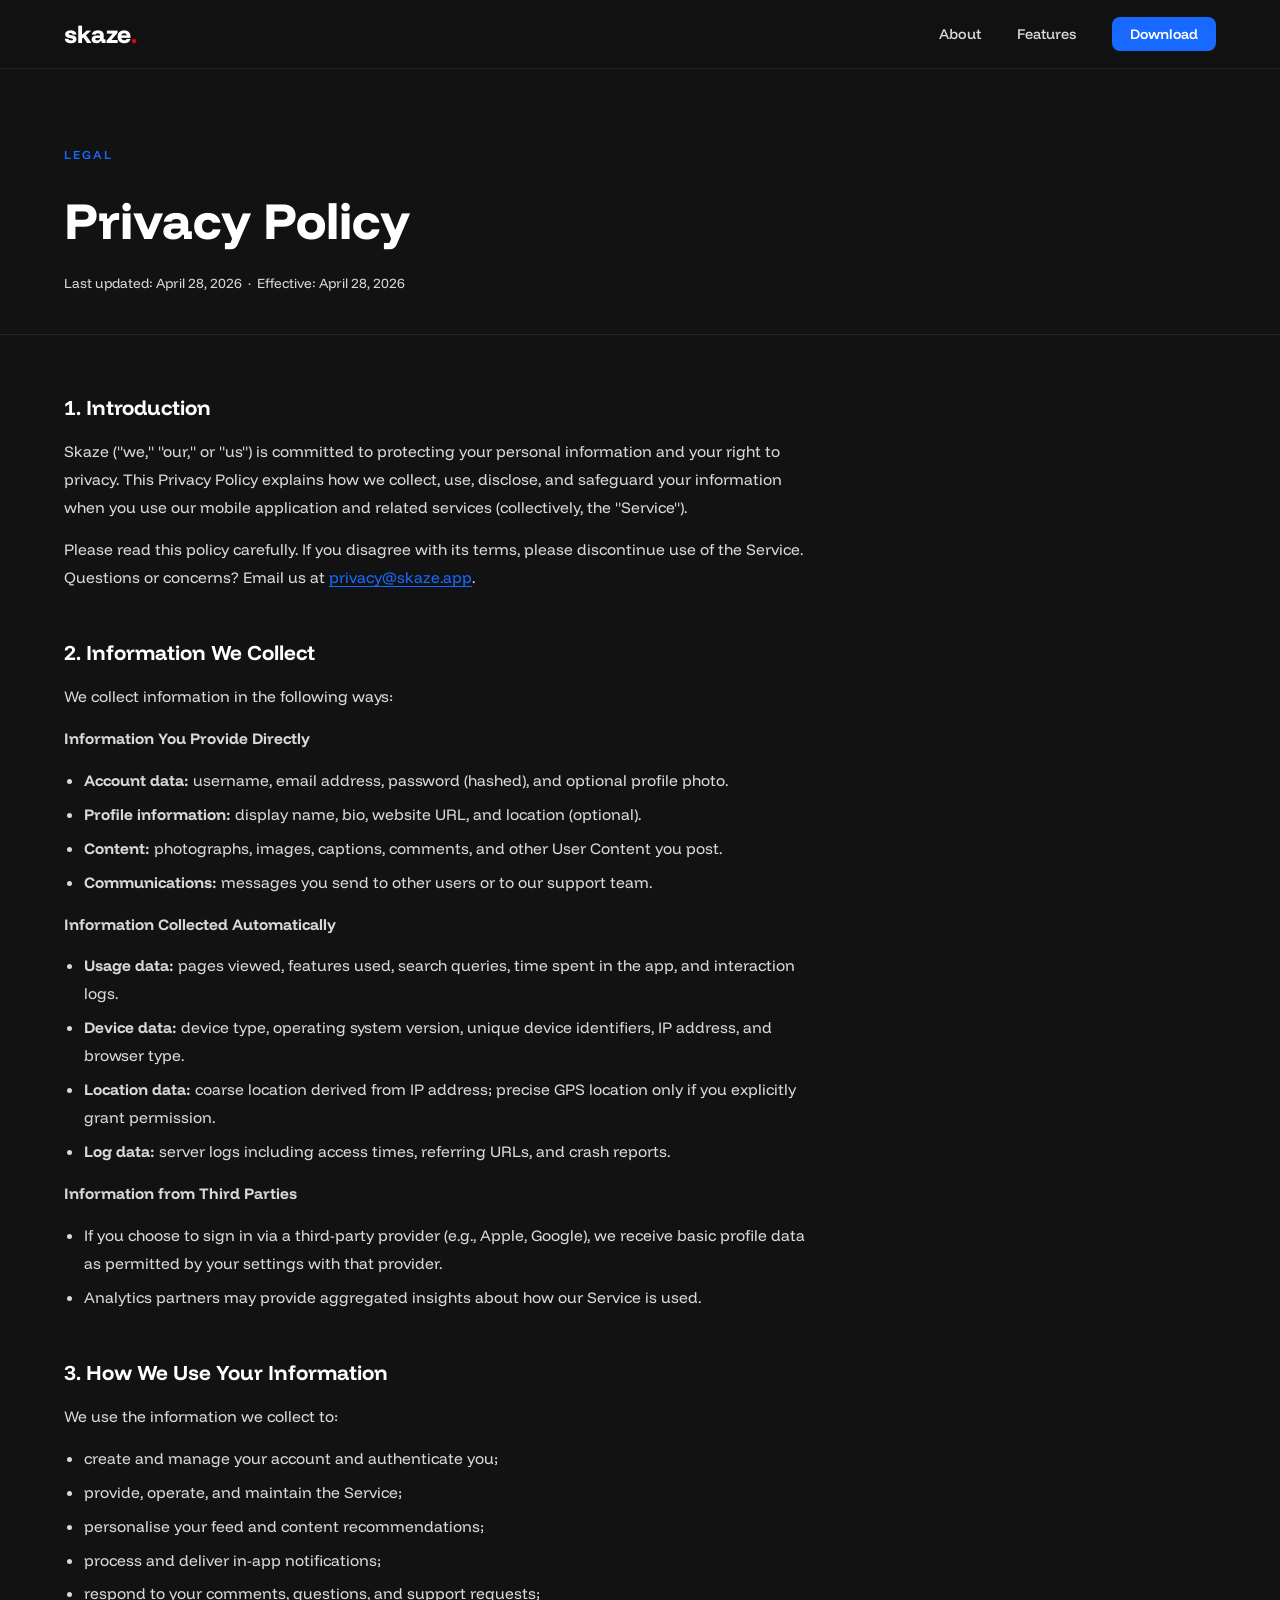
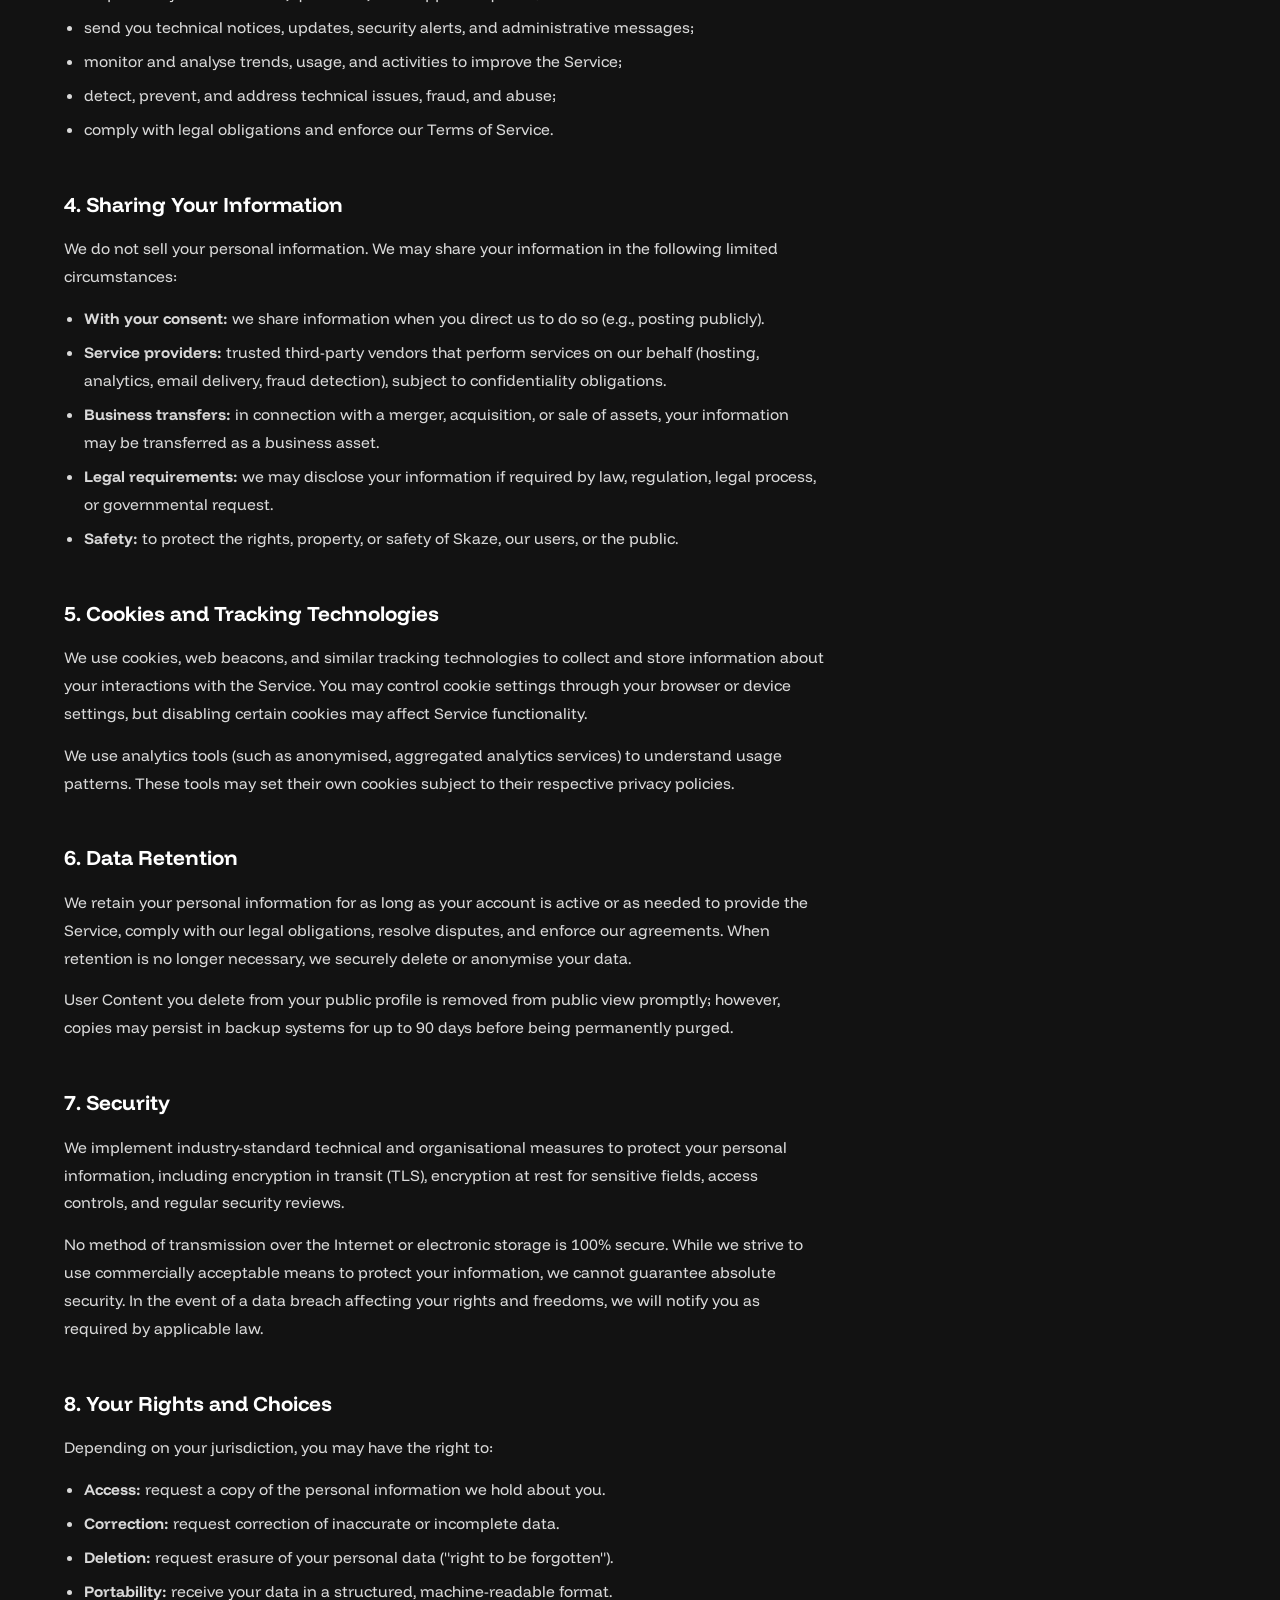
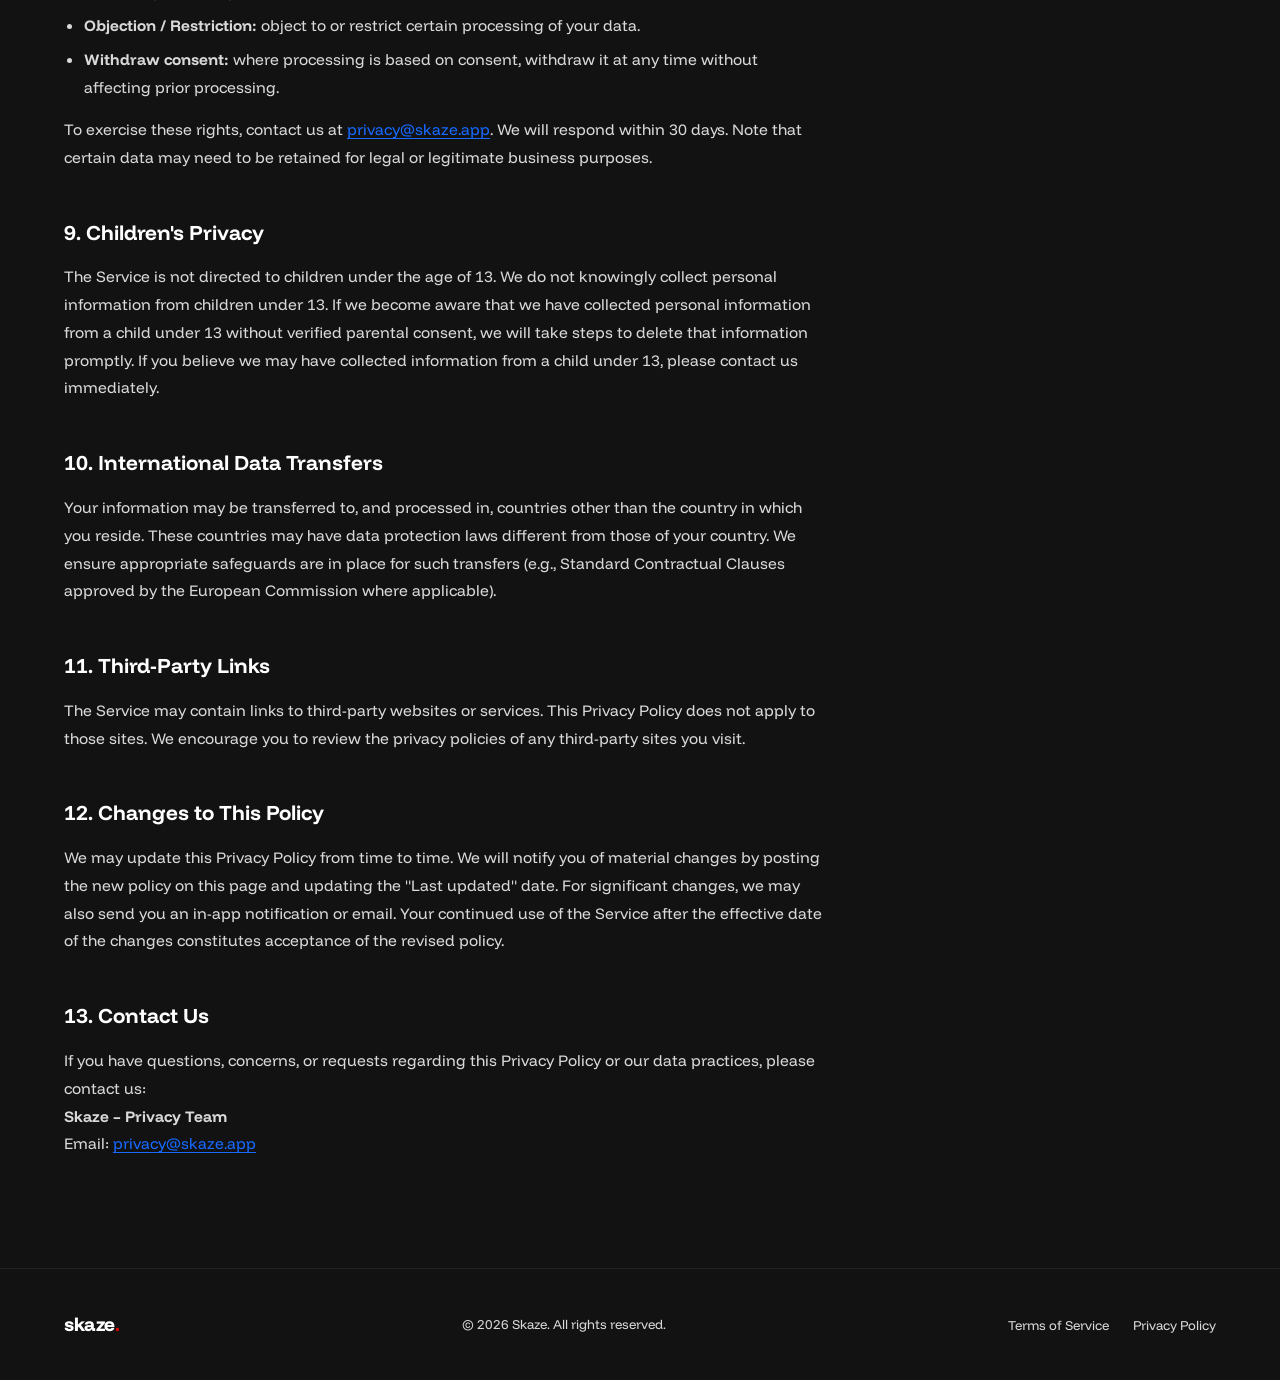
==== privacy.html @ e543526e "Add Skaze landing page: index.html, terms.html, privacy.html, style.css Agent-Logs-Url: https://gith" ====
<!DOCTYPE html>
<html lang="en">
<head>
  <meta charset="UTF-8" />
  <meta name="viewport" content="width=device-width, initial-scale=1.0" />
  <meta name="description" content="Skaze Privacy Policy – Learn how we collect, use, and protect your personal data." />
  <title>Privacy Policy – Skaze</title>
  <link rel="stylesheet" href="style.css" />
</head>
<body>

  <!-- ══════════════════════════════════════
       NAVBAR
  ══════════════════════════════════════ -->
  <header class="navbar">
    <div class="container navbar__inner">
      <a href="index.html" class="navbar__logo" aria-label="Skaze home">
        skaze<span class="dot">.</span>
      </a>

      <nav aria-label="Main navigation">
        <ul class="navbar__links" id="navLinks">
          <li><a href="index.html#about">About</a></li>
          <li><a href="index.html#features">Features</a></li>
          <li><a href="index.html#download" class="navbar__cta">Download</a></li>
        </ul>
      </nav>

      <button class="navbar__hamburger" id="hamburgerBtn" aria-label="Toggle menu" aria-expanded="false" aria-controls="navLinks">
        <span></span>
        <span></span>
        <span></span>
      </button>
    </div>
  </header>

  <main>

    <div class="legal-hero">
      <div class="container">
        <span class="section-label">Legal</span>
        <h1 class="legal-hero__title">Privacy Policy</h1>
        <p class="legal-hero__meta">Last updated: April 28, 2026 &nbsp;·&nbsp; Effective: April 28, 2026</p>
      </div>
    </div>

    <div class="container">
      <div class="legal-content">

        <h2>1. Introduction</h2>
        <p>
          Skaze ("we," "our," or "us") is committed to protecting your personal
          information and your right to privacy. This Privacy Policy explains how
          we collect, use, disclose, and safeguard your information when you use
          our mobile application and related services (collectively, the
          "Service").
        </p>
        <p>
          Please read this policy carefully. If you disagree with its terms,
          please discontinue use of the Service. Questions or concerns? Email us
          at <a href="mailto:privacy@skaze.app">privacy@skaze.app</a>.
        </p>

        <h2>2. Information We Collect</h2>
        <p>We collect information in the following ways:</p>

        <p><strong>Information You Provide Directly</strong></p>
        <ul>
          <li><strong>Account data:</strong> username, email address, password (hashed), and optional profile photo.</li>
          <li><strong>Profile information:</strong> display name, bio, website URL, and location (optional).</li>
          <li><strong>Content:</strong> photographs, images, captions, comments, and other User Content you post.</li>
          <li><strong>Communications:</strong> messages you send to other users or to our support team.</li>
        </ul>

        <p><strong>Information Collected Automatically</strong></p>
        <ul>
          <li><strong>Usage data:</strong> pages viewed, features used, search queries, time spent in the app, and interaction logs.</li>
          <li><strong>Device data:</strong> device type, operating system version, unique device identifiers, IP address, and browser type.</li>
          <li><strong>Location data:</strong> coarse location derived from IP address; precise GPS location only if you explicitly grant permission.</li>
          <li><strong>Log data:</strong> server logs including access times, referring URLs, and crash reports.</li>
        </ul>

        <p><strong>Information from Third Parties</strong></p>
        <ul>
          <li>If you choose to sign in via a third-party provider (e.g., Apple, Google), we receive basic profile data as permitted by your settings with that provider.</li>
          <li>Analytics partners may provide aggregated insights about how our Service is used.</li>
        </ul>

        <h2>3. How We Use Your Information</h2>
        <p>We use the information we collect to:</p>
        <ul>
          <li>create and manage your account and authenticate you;</li>
          <li>provide, operate, and maintain the Service;</li>
          <li>personalise your feed and content recommendations;</li>
          <li>process and deliver in-app notifications;</li>
          <li>respond to your comments, questions, and support requests;</li>
          <li>send you technical notices, updates, security alerts, and administrative messages;</li>
          <li>monitor and analyse trends, usage, and activities to improve the Service;</li>
          <li>detect, prevent, and address technical issues, fraud, and abuse;</li>
          <li>comply with legal obligations and enforce our Terms of Service.</li>
        </ul>

        <h2>4. Sharing Your Information</h2>
        <p>We do not sell your personal information. We may share your information in the following limited circumstances:</p>
        <ul>
          <li><strong>With your consent:</strong> we share information when you direct us to do so (e.g., posting publicly).</li>
          <li><strong>Service providers:</strong> trusted third-party vendors that perform services on our behalf (hosting, analytics, email delivery, fraud detection), subject to confidentiality obligations.</li>
          <li><strong>Business transfers:</strong> in connection with a merger, acquisition, or sale of assets, your information may be transferred as a business asset.</li>
          <li><strong>Legal requirements:</strong> we may disclose your information if required by law, regulation, legal process, or governmental request.</li>
          <li><strong>Safety:</strong> to protect the rights, property, or safety of Skaze, our users, or the public.</li>
        </ul>

        <h2>5. Cookies and Tracking Technologies</h2>
        <p>
          We use cookies, web beacons, and similar tracking technologies to
          collect and store information about your interactions with the Service.
          You may control cookie settings through your browser or device settings,
          but disabling certain cookies may affect Service functionality.
        </p>
        <p>
          We use analytics tools (such as anonymised, aggregated analytics
          services) to understand usage patterns. These tools may set their own
          cookies subject to their respective privacy policies.
        </p>

        <h2>6. Data Retention</h2>
        <p>
          We retain your personal information for as long as your account is
          active or as needed to provide the Service, comply with our legal
          obligations, resolve disputes, and enforce our agreements. When
          retention is no longer necessary, we securely delete or anonymise your
          data.
        </p>
        <p>
          User Content you delete from your public profile is removed from public
          view promptly; however, copies may persist in backup systems for up to
          90 days before being permanently purged.
        </p>

        <h2>7. Security</h2>
        <p>
          We implement industry-standard technical and organisational measures to
          protect your personal information, including encryption in transit
          (TLS), encryption at rest for sensitive fields, access controls, and
          regular security reviews.
        </p>
        <p>
          No method of transmission over the Internet or electronic storage is
          100% secure. While we strive to use commercially acceptable means to
          protect your information, we cannot guarantee absolute security. In the
          event of a data breach affecting your rights and freedoms, we will
          notify you as required by applicable law.
        </p>

        <h2>8. Your Rights and Choices</h2>
        <p>Depending on your jurisdiction, you may have the right to:</p>
        <ul>
          <li><strong>Access:</strong> request a copy of the personal information we hold about you.</li>
          <li><strong>Correction:</strong> request correction of inaccurate or incomplete data.</li>
          <li><strong>Deletion:</strong> request erasure of your personal data ("right to be forgotten").</li>
          <li><strong>Portability:</strong> receive your data in a structured, machine-readable format.</li>
          <li><strong>Objection / Restriction:</strong> object to or restrict certain processing of your data.</li>
          <li><strong>Withdraw consent:</strong> where processing is based on consent, withdraw it at any time without affecting prior processing.</li>
        </ul>
        <p>
          To exercise these rights, contact us at
          <a href="mailto:privacy@skaze.app">privacy@skaze.app</a>. We will
          respond within 30 days. Note that certain data may need to be retained
          for legal or legitimate business purposes.
        </p>

        <h2>9. Children's Privacy</h2>
        <p>
          The Service is not directed to children under the age of 13. We do not
          knowingly collect personal information from children under 13. If we
          become aware that we have collected personal information from a child
          under 13 without verified parental consent, we will take steps to delete
          that information promptly. If you believe we may have collected
          information from a child under 13, please contact us immediately.
        </p>

        <h2>10. International Data Transfers</h2>
        <p>
          Your information may be transferred to, and processed in, countries
          other than the country in which you reside. These countries may have
          data protection laws different from those of your country. We ensure
          appropriate safeguards are in place for such transfers (e.g., Standard
          Contractual Clauses approved by the European Commission where
          applicable).
        </p>

        <h2>11. Third-Party Links</h2>
        <p>
          The Service may contain links to third-party websites or services. This
          Privacy Policy does not apply to those sites. We encourage you to review
          the privacy policies of any third-party sites you visit.
        </p>

        <h2>12. Changes to This Policy</h2>
        <p>
          We may update this Privacy Policy from time to time. We will notify you
          of material changes by posting the new policy on this page and updating
          the "Last updated" date. For significant changes, we may also send you
          an in-app notification or email. Your continued use of the Service after
          the effective date of the changes constitutes acceptance of the revised
          policy.
        </p>

        <h2>13. Contact Us</h2>
        <p>
          If you have questions, concerns, or requests regarding this Privacy
          Policy or our data practices, please contact us:<br />
          <strong>Skaze – Privacy Team</strong><br />
          Email: <a href="mailto:privacy@skaze.app">privacy@skaze.app</a>
        </p>

      </div>
    </div>

  </main>

  <!-- ══════════════════════════════════════
       FOOTER
  ══════════════════════════════════════ -->
  <footer class="footer">
    <div class="container footer__inner">
      <span class="footer__logo">skaze<span class="dot">.</span></span>
      <p class="footer__copy">&copy; 2026 Skaze. All rights reserved.</p>
      <ul class="footer__links">
        <li><a href="terms.html">Terms of Service</a></li>
        <li><a href="privacy.html">Privacy Policy</a></li>
      </ul>
    </div>
  </footer>

  <script>
    const btn = document.getElementById('hamburgerBtn');
    const nav = document.getElementById('navLinks');
    btn.addEventListener('click', () => {
      const isOpen = nav.classList.toggle('open');
      btn.setAttribute('aria-expanded', isOpen);
    });
    nav.querySelectorAll('a').forEach(link => {
      link.addEventListener('click', () => {
        nav.classList.remove('open');
        btn.setAttribute('aria-expanded', false);
      });
    });
  </script>
</body>
</html>
---- style.css ----
/* ================================================
   Skaze – Global Stylesheet
   Brand colors:
     Background  #121212
     White       #FFFFFF
     Blue        #1769FF
     Dark Blue   #0F4ED8
     Red         #E10600
     Gray        #D9D9D9
   ================================================ */

@import url('https://fonts.googleapis.com/css2?family=Funnel+Display:wght@300;400;500;600;700;800&display=swap');

/* ── Reset & Base ── */
*, *::before, *::after {
  box-sizing: border-box;
  margin: 0;
  padding: 0;
}

html {
  scroll-behavior: smooth;
}

body {
  background-color: #121212;
  color: #FFFFFF;
  font-family: 'Funnel Display', sans-serif;
  font-size: 16px;
  line-height: 1.6;
  -webkit-font-smoothing: antialiased;
}

a {
  color: inherit;
  text-decoration: none;
}

img {
  max-width: 100%;
  display: block;
}

/* ── Utility ── */
.container {
  width: 90%;
  max-width: 1160px;
  margin: 0 auto;
}

.section {
  padding: 96px 0;
}

.section-label {
  display: inline-block;
  font-size: 0.75rem;
  font-weight: 600;
  letter-spacing: 0.16em;
  text-transform: uppercase;
  color: #1769FF;
  margin-bottom: 16px;
}

.section-title {
  font-size: clamp(2rem, 4vw, 3rem);
  font-weight: 700;
  line-height: 1.15;
  margin-bottom: 20px;
}

.section-body {
  font-size: 1.05rem;
  color: #D9D9D9;
  max-width: 600px;
  line-height: 1.75;
}

/* ── Pixel Grid Background (decorative) ── */
.pixel-bg {
  position: relative;
  overflow: hidden;
}

.pixel-bg::before {
  content: '';
  position: absolute;
  inset: 0;
  background-image:
    linear-gradient(rgba(23, 105, 255, 0.04) 1px, transparent 1px),
    linear-gradient(90deg, rgba(23, 105, 255, 0.04) 1px, transparent 1px);
  background-size: 40px 40px;
  pointer-events: none;
  z-index: 0;
}

/* ── Buttons ── */
.btn {
  display: inline-flex;
  align-items: center;
  gap: 10px;
  padding: 14px 28px;
  border-radius: 10px;
  font-family: 'Funnel Display', sans-serif;
  font-size: 0.95rem;
  font-weight: 600;
  cursor: pointer;
  border: none;
  transition: transform 0.18s ease, box-shadow 0.18s ease, background-color 0.18s ease;
  white-space: nowrap;
}

.btn:hover {
  transform: translateY(-2px);
}

.btn-primary {
  background-color: #1769FF;
  color: #FFFFFF;
  box-shadow: 0 4px 20px rgba(23, 105, 255, 0.35);
}

.btn-primary:hover {
  background-color: #0F4ED8;
  box-shadow: 0 6px 28px rgba(23, 105, 255, 0.5);
}

.btn-outline {
  background-color: transparent;
  color: #FFFFFF;
  border: 1.5px solid #D9D9D9;
}

.btn-outline:hover {
  border-color: #1769FF;
  color: #1769FF;
  box-shadow: 0 4px 16px rgba(23, 105, 255, 0.2);
}

/* ── Navbar ── */
.navbar {
  position: sticky;
  top: 0;
  z-index: 100;
  background-color: rgba(18, 18, 18, 0.92);
  backdrop-filter: blur(12px);
  -webkit-backdrop-filter: blur(12px);
  border-bottom: 1px solid rgba(217, 217, 217, 0.08);
}

.navbar__inner {
  display: flex;
  align-items: center;
  justify-content: space-between;
  height: 68px;
}

.navbar__logo {
  font-size: 1.55rem;
  font-weight: 800;
  letter-spacing: -0.02em;
  color: #FFFFFF;
}

.navbar__logo .dot {
  color: #E10600;
}

.navbar__links {
  display: flex;
  align-items: center;
  gap: 36px;
  list-style: none;
}

.navbar__links a {
  font-size: 0.9rem;
  font-weight: 500;
  color: #D9D9D9;
  transition: color 0.15s;
}

.navbar__links a:hover {
  color: #FFFFFF;
}

.navbar__cta {
  font-size: 0.88rem !important;
  font-weight: 600 !important;
  color: #FFFFFF !important;
  background-color: #1769FF;
  padding: 8px 18px;
  border-radius: 8px;
  transition: background-color 0.18s !important;
}

.navbar__cta:hover {
  background-color: #0F4ED8 !important;
  color: #FFFFFF !important;
}

/* Hamburger (mobile) */
.navbar__hamburger {
  display: none;
  flex-direction: column;
  gap: 5px;
  cursor: pointer;
  background: none;
  border: none;
  padding: 4px;
}

.navbar__hamburger span {
  display: block;
  width: 24px;
  height: 2px;
  background-color: #FFFFFF;
  border-radius: 2px;
  transition: transform 0.2s, opacity 0.2s;
}

/* ── Hero ── */
.hero {
  min-height: calc(100vh - 68px);
  display: flex;
  align-items: center;
  padding: 80px 0;
  position: relative;
}

.hero__content {
  position: relative;
  z-index: 1;
  max-width: 780px;
}

.hero__eyebrow {
  display: flex;
  align-items: center;
  gap: 10px;
  margin-bottom: 24px;
}

.hero__eyebrow-line {
  width: 32px;
  height: 2px;
  background-color: #E10600;
  border-radius: 2px;
}

.hero__eyebrow-text {
  font-size: 0.8rem;
  font-weight: 600;
  letter-spacing: 0.18em;
  text-transform: uppercase;
  color: #D9D9D9;
}

.hero__headline {
  font-size: clamp(2.6rem, 6vw, 5rem);
  font-weight: 800;
  line-height: 1.08;
  letter-spacing: -0.02em;
  margin-bottom: 28px;
}

.hero__headline .accent {
  color: #1769FF;
}

.hero__headline .accent-red {
  color: #E10600;
}

.hero__sub {
  font-size: 1.1rem;
  color: #D9D9D9;
  max-width: 560px;
  line-height: 1.75;
  margin-bottom: 44px;
}

.hero__cta-group {
  display: flex;
  flex-wrap: wrap;
  gap: 14px;
  align-items: center;
}

/* Store button inner layout */
.btn-store {
  flex-direction: column;
  align-items: flex-start;
  padding: 12px 22px;
  gap: 2px;
}

.btn-store__label {
  font-size: 0.7rem;
  font-weight: 400;
  opacity: 0.8;
}

.btn-store__name {
  font-size: 1rem;
  font-weight: 700;
  line-height: 1;
}

/* Floating pixel accent */
.hero__pixel-accent {
  position: absolute;
  right: 0;
  top: 50%;
  transform: translateY(-50%);
  width: 340px;
  height: 340px;
  display: grid;
  grid-template-columns: repeat(6, 1fr);
  grid-template-rows: repeat(6, 1fr);
  gap: 8px;
  opacity: 0.55;
  pointer-events: none;
}

.hero__pixel-accent .px {
  border-radius: 4px;
  background-color: rgba(23, 105, 255, 0.18);
  transition: background-color 0.4s;
}

.hero__pixel-accent .px.active { background-color: rgba(23, 105, 255, 0.65); }
.hero__pixel-accent .px.red    { background-color: rgba(225,   6,   0, 0.7); }

/* ── About ── */
.about {
  background-color: #0e0e0e;
  border-top: 1px solid rgba(217, 217, 217, 0.07);
  border-bottom: 1px solid rgba(217, 217, 217, 0.07);
}

.about__grid {
  display: grid;
  grid-template-columns: 1fr 1fr;
  gap: 64px;
  align-items: center;
}

.about__visual {
  position: relative;
  display: grid;
  grid-template-columns: repeat(5, 1fr);
  grid-template-rows: repeat(5, 1fr);
  gap: 6px;
  aspect-ratio: 1;
}

.about__visual .tile {
  border-radius: 6px;
  background-color: rgba(23, 105, 255, 0.1);
  border: 1px solid rgba(23, 105, 255, 0.12);
  transition: background-color 0.3s;
}

.about__visual .tile.lit  { background-color: rgba(23, 105, 255, 0.45); border-color: rgba(23, 105, 255, 0.6); }
.about__visual .tile.mid  { background-color: rgba(23, 105, 255, 0.22); }
.about__visual .tile.flaw { background-color: rgba(225, 6, 0, 0.6);     border-color: rgba(225, 6, 0, 0.7); }

.about__quote {
  margin-top: 28px;
  padding-left: 20px;
  border-left: 3px solid #E10600;
  font-size: 1rem;
  color: #D9D9D9;
  font-style: italic;
  line-height: 1.7;
}

/* ── Features ── */
.features__grid {
  display: grid;
  grid-template-columns: repeat(3, 1fr);
  gap: 24px;
  margin-top: 56px;
}

.feature-card {
  background-color: #1a1a1a;
  border: 1px solid rgba(217, 217, 217, 0.1);
  border-radius: 16px;
  padding: 36px 32px;
  transition: border-color 0.2s, transform 0.2s;
  position: relative;
  overflow: hidden;
}

.feature-card::before {
  content: '';
  position: absolute;
  top: 0; left: 0; right: 0;
  height: 3px;
  background: linear-gradient(90deg, #1769FF, #0F4ED8);
  border-radius: 16px 16px 0 0;
  opacity: 0;
  transition: opacity 0.2s;
}

.feature-card:hover {
  border-color: rgba(23, 105, 255, 0.35);
  transform: translateY(-4px);
}

.feature-card:hover::before {
  opacity: 1;
}

.feature-card__icon {
  width: 48px;
  height: 48px;
  border-radius: 12px;
  background-color: rgba(23, 105, 255, 0.12);
  border: 1px solid rgba(23, 105, 255, 0.2);
  display: flex;
  align-items: center;
  justify-content: center;
  margin-bottom: 24px;
  font-size: 1.4rem;
}

.feature-card__title {
  font-size: 1.15rem;
  font-weight: 700;
  margin-bottom: 12px;
}

.feature-card__body {
  font-size: 0.92rem;
  color: #D9D9D9;
  line-height: 1.7;
}

.feature-card__tags {
  display: flex;
  flex-wrap: wrap;
  gap: 6px;
  margin-top: 18px;
}

.feature-card__tag {
  font-size: 0.72rem;
  font-weight: 600;
  letter-spacing: 0.05em;
  color: #1769FF;
  border: 1px solid rgba(23, 105, 255, 0.3);
  border-radius: 6px;
  padding: 3px 9px;
  background-color: rgba(23, 105, 255, 0.07);
}

/* ── Download CTA banner ── */
.download-cta {
  background: linear-gradient(135deg, rgba(23, 105, 255, 0.12) 0%, rgba(15, 78, 216, 0.06) 100%);
  border-top: 1px solid rgba(23, 105, 255, 0.15);
  border-bottom: 1px solid rgba(23, 105, 255, 0.15);
  text-align: center;
  padding: 80px 0;
}

.download-cta__title {
  font-size: clamp(1.8rem, 3.5vw, 2.8rem);
  font-weight: 800;
  margin-bottom: 16px;
}

.download-cta__sub {
  font-size: 1rem;
  color: #D9D9D9;
  margin-bottom: 40px;
  max-width: 480px;
  margin-left: auto;
  margin-right: auto;
}

.download-cta__buttons {
  display: flex;
  justify-content: center;
  flex-wrap: wrap;
  gap: 14px;
}

/* ── Footer ── */
.footer {
  border-top: 1px solid rgba(217, 217, 217, 0.08);
  padding: 40px 0;
}

.footer__inner {
  display: flex;
  align-items: center;
  justify-content: space-between;
  flex-wrap: wrap;
  gap: 16px;
}

.footer__logo {
  font-size: 1.2rem;
  font-weight: 800;
  letter-spacing: -0.02em;
}

.footer__logo .dot {
  color: #E10600;
}

.footer__copy {
  font-size: 0.82rem;
  color: #D9D9D9;
}

.footer__links {
  display: flex;
  gap: 24px;
  list-style: none;
}

.footer__links a {
  font-size: 0.82rem;
  color: #D9D9D9;
  transition: color 0.15s;
}

.footer__links a:hover {
  color: #1769FF;
}

/* ── Legal pages ── */
.legal-hero {
  padding: 72px 0 40px;
  border-bottom: 1px solid rgba(217, 217, 217, 0.08);
}

.legal-hero__title {
  font-size: clamp(2rem, 4vw, 3.2rem);
  font-weight: 800;
  margin-bottom: 10px;
}

.legal-hero__meta {
  font-size: 0.85rem;
  color: #D9D9D9;
}

.legal-content {
  padding: 56px 0 96px;
  max-width: 760px;
}

.legal-content h2 {
  font-size: 1.3rem;
  font-weight: 700;
  margin-top: 44px;
  margin-bottom: 14px;
  color: #FFFFFF;
}

.legal-content h2:first-of-type {
  margin-top: 0;
}

.legal-content p {
  font-size: 0.97rem;
  color: #D9D9D9;
  line-height: 1.8;
  margin-bottom: 14px;
}

.legal-content ul {
  margin: 0 0 14px 20px;
  list-style: disc;
}

.legal-content ul li {
  font-size: 0.97rem;
  color: #D9D9D9;
  line-height: 1.8;
  margin-bottom: 6px;
}

.legal-content a {
  color: #1769FF;
  text-decoration: underline;
  text-underline-offset: 3px;
}

.legal-content a:hover {
  color: #FFFFFF;
}

/* ── Responsive ── */
@media (max-width: 960px) {
  .about__grid {
    grid-template-columns: 1fr;
    gap: 48px;
  }

  .about__visual {
    max-width: 320px;
    margin: 0 auto;
  }

  .features__grid {
    grid-template-columns: 1fr 1fr;
  }

  .hero__pixel-accent {
    display: none;
  }
}

@media (max-width: 680px) {
  .navbar__links {
    display: none;
    flex-direction: column;
    gap: 0;
    position: absolute;
    top: 68px;
    left: 0;
    right: 0;
    background-color: #121212;
    border-bottom: 1px solid rgba(217, 217, 217, 0.1);
    padding: 12px 0;
  }

  .navbar__links.open {
    display: flex;
  }

  .navbar__links li {
    width: 100%;
  }

  .navbar__links a {
    display: block;
    padding: 12px 5%;
    font-size: 1rem;
  }

  .navbar__cta {
    padding: 12px 5% !important;
    background: none !important;
    border-radius: 0 !important;
    border-top: 1px solid rgba(217, 217, 217, 0.06) !important;
    color: #1769FF !important;
  }

  .navbar__hamburger {
    display: flex;
  }

  .features__grid {
    grid-template-columns: 1fr;
  }

  .section {
    padding: 72px 0;
  }

  .footer__inner {
    flex-direction: column;
    align-items: flex-start;
  }
}
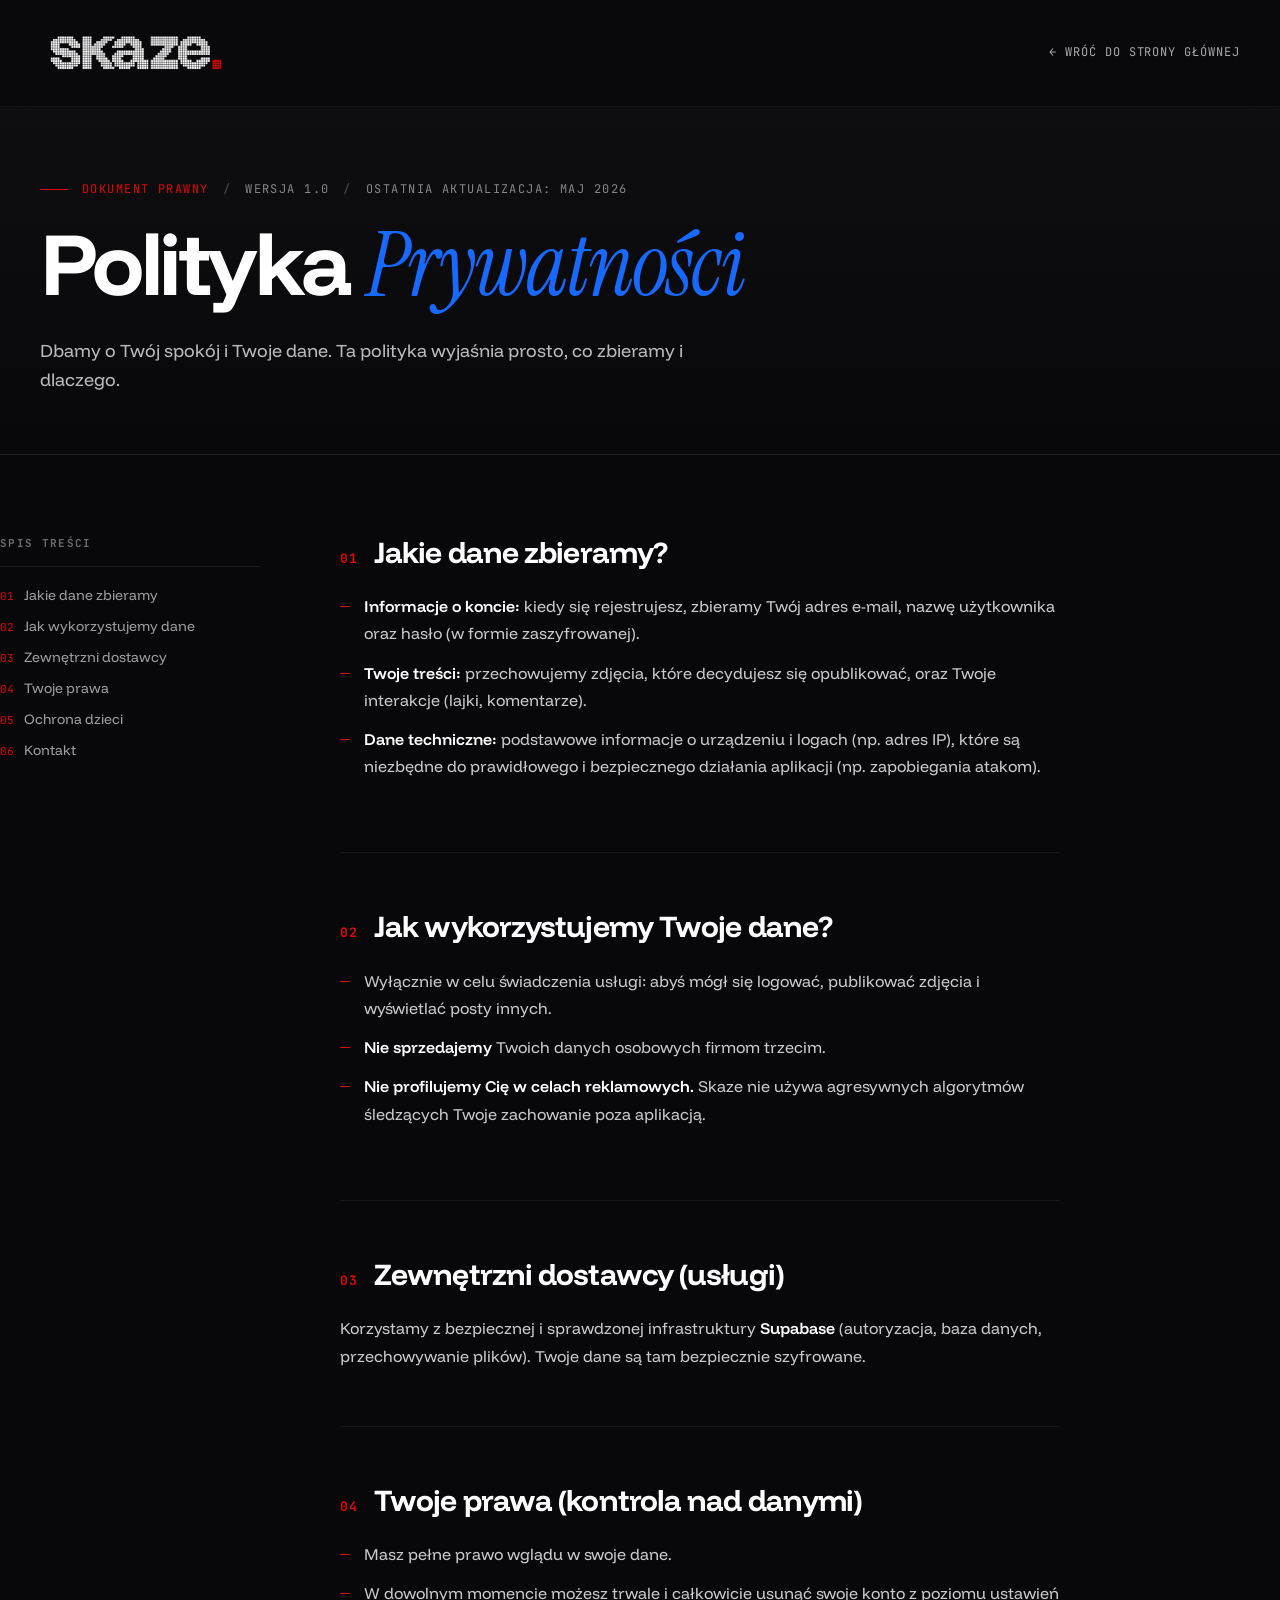
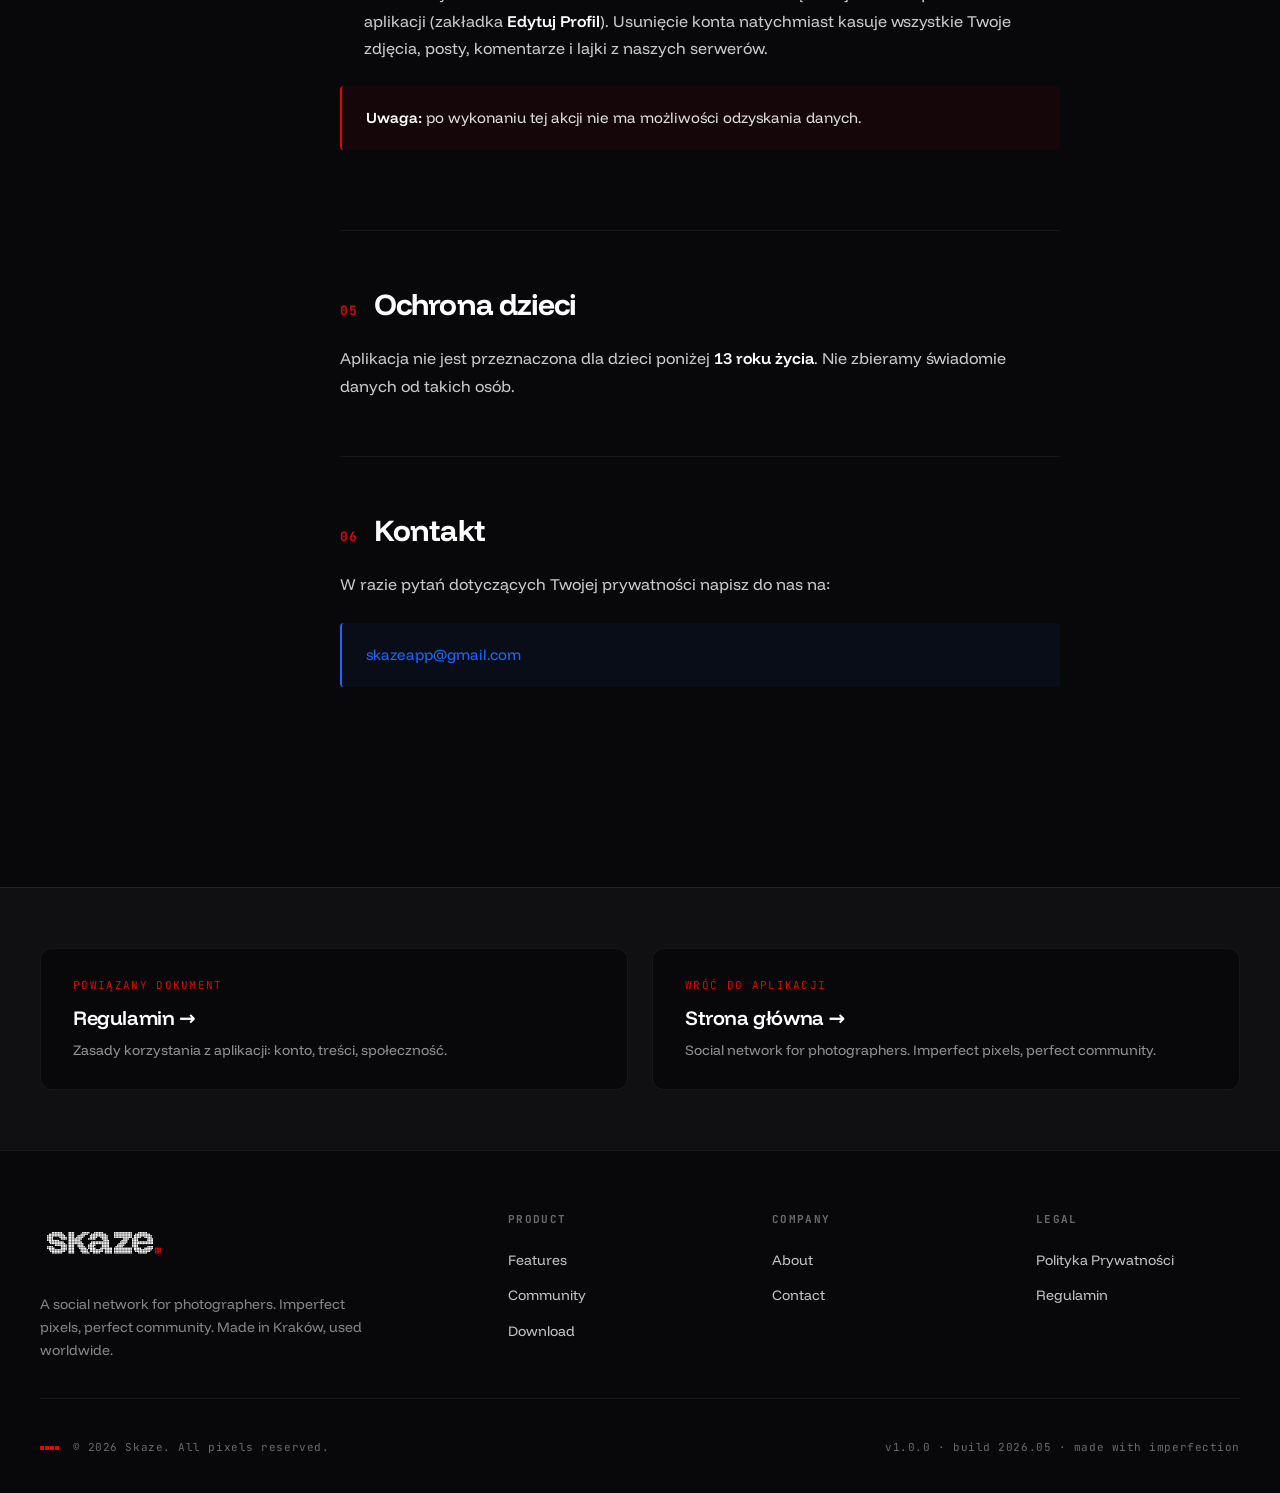
==== commit 24b60f01: "Add files via upload" ====
--- a/privacy.html
+++ b/privacy.html
@@ -1,251 +1,522 @@
 <!DOCTYPE html>
-<html lang="en">
+<html lang="pl">
 <head>
-  <meta charset="UTF-8" />
-  <meta name="viewport" content="width=device-width, initial-scale=1.0" />
-  <meta name="description" content="Skaze Privacy Policy – Learn how we collect, use, and protect your personal data." />
-  <title>Privacy Policy – Skaze</title>
-  <link rel="stylesheet" href="style.css" />
+<meta charset="UTF-8" />
+<meta name="viewport" content="width=device-width, initial-scale=1.0" />
+<title>Polityka Prywatności — Skaze</title>
+<meta name="description" content="Polityka prywatności aplikacji Skaze. Co zbieramy, dlaczego, i jak chronimy Twoje dane." />
+
+<link rel="icon" type="image/png" href="favicon.png">
+<link rel="apple-touch-icon" href="favicon.png">
+
+<link rel="preconnect" href="https://fonts.googleapis.com">
+<link rel="preconnect" href="https://fonts.gstatic.com" crossorigin>
+<link href="https://fonts.googleapis.com/css2?family=Funnel+Display:wght@300;400;500;600;700;800;900&family=JetBrains+Mono:wght@400;500;600&family=Instrument+Serif:ital@0;1&display=swap" rel="stylesheet">
+
+<style>
+  :root {
+    --blue: #1769FF;
+    --red: #E10600;
+    --black: #08080A;
+    --black-2: #101013;
+    --black-3: #18181C;
+    --gray: #D9D9D9;
+    --white: #FFFFFF;
+    --font-display: 'Funnel Display', system-ui, sans-serif;
+    --font-serif: 'Instrument Serif', Georgia, serif;
+    --font-mono: 'JetBrains Mono', ui-monospace, monospace;
+  }
+
+  * { margin: 0; padding: 0; box-sizing: border-box; }
+  html { scroll-behavior: smooth; }
+  body {
+    background: var(--black);
+    color: var(--white);
+    font-family: var(--font-display);
+    font-weight: 400;
+    line-height: 1.6;
+    overflow-x: hidden;
+    -webkit-font-smoothing: antialiased;
+    text-rendering: optimizeLegibility;
+  }
+  ::selection { background: var(--red); color: var(--white); }
+  a { color: var(--blue); text-decoration: none; }
+  a:hover { text-decoration: underline; }
+
+  .container { width: 100%; max-width: 1320px; margin: 0 auto; padding: 0 40px; }
+
+  /* ============ NAV ============ */
+  nav {
+    position: fixed; top: 0; left: 0; right: 0; z-index: 100;
+    padding: 5px 0;
+    background: rgba(8, 8, 10, 0.7);
+    backdrop-filter: blur(20px);
+    -webkit-backdrop-filter: blur(20px);
+    border-bottom: 1px solid rgba(255, 255, 255, 0.05);
+  }
+  .nav-inner { display: flex; align-items: center; justify-content: space-between; }
+  .logo {
+    display: flex; align-items: center; gap: 8px;
+    text-decoration: none; color: var(--white);
+    transition: opacity 0.2s;
+  }
+  .logo:hover { opacity: 0.85; text-decoration: none; }
+  .logo img {
+    height: 96px;
+    width: auto;
+    display: block;
+  }
+  .footer-brand .logo img { height: 64px; }
+  .logo-text {
+    font-family: var(--font-display);
+    font-weight: 800; font-size: 22px;
+    letter-spacing: -0.04em;
+    color: var(--white);
+    line-height: 1;
+    display: inline-flex; align-items: center; gap: 6px;
+  }
+  .logo-text .dot {
+    display: inline-block;
+    width: 8px; height: 8px;
+    background: var(--red);
+    border-radius: 1px;
+    margin-bottom: 2px;
+  }
+  .nav-back {
+    font-family: var(--font-mono);
+    font-size: 12px;
+    letter-spacing: 0.08em;
+    text-transform: uppercase;
+    color: rgba(255,255,255,0.65);
+    text-decoration: none;
+    transition: color 0.2s;
+    display: inline-flex; align-items: center; gap: 8px;
+  }
+  .nav-back:hover { color: var(--white); text-decoration: none; }
+  .nav-back .arrow { transition: transform 0.2s; }
+  .nav-back:hover .arrow { transform: translateX(-3px); }
+
+  /* ============ DOC HEADER ============ */
+  .doc-header {
+    padding: 180px 0 60px;
+    border-bottom: 1px solid rgba(255,255,255,0.08);
+    background: linear-gradient(to bottom, var(--black-2), var(--black));
+  }
+  .doc-meta {
+    font-family: var(--font-mono);
+    font-size: 12px;
+    letter-spacing: 0.12em;
+    text-transform: uppercase;
+    color: var(--red);
+    margin-bottom: 20px;
+    display: flex; align-items: center; gap: 14px;
+    flex-wrap: wrap;
+  }
+  .doc-meta::before {
+    content: ''; width: 28px; height: 1px; background: var(--red);
+  }
+  .doc-meta .sep { color: rgba(255,255,255,0.25); }
+  .doc-meta .dim { color: rgba(255,255,255,0.5); }
+
+  .doc-title {
+    font-size: clamp(44px, 7vw, 88px);
+    font-weight: 700;
+    line-height: 0.98;
+    letter-spacing: -0.04em;
+    margin-bottom: 28px;
+    max-width: 900px;
+  }
+  .doc-title .serif {
+    font-family: var(--font-serif);
+    font-style: italic;
+    font-weight: 400;
+    color: var(--blue);
+    letter-spacing: -0.02em;
+  }
+  .doc-intro {
+    font-size: clamp(17px, 1.4vw, 20px);
+    color: rgba(255, 255, 255, 0.72);
+    max-width: 720px;
+    line-height: 1.6;
+  }
+
+  /* ============ DOC BODY ============ */
+  .doc-body {
+    padding: 80px 0 120px;
+    display: grid;
+    grid-template-columns: 260px 1fr;
+    gap: 80px;
+    align-items: start;
+  }
+  .doc-toc {
+    position: sticky;
+    top: 110px;
+  }
+  .doc-toc h4 {
+    font-family: var(--font-mono);
+    font-size: 11px;
+    letter-spacing: 0.12em;
+    text-transform: uppercase;
+    color: rgba(255,255,255,0.4);
+    margin-bottom: 18px;
+    padding-bottom: 14px;
+    border-bottom: 1px solid rgba(255,255,255,0.08);
+  }
+  .doc-toc ul {
+    list-style: none;
+    display: flex; flex-direction: column; gap: 10px;
+  }
+  .doc-toc a {
+    color: rgba(255,255,255,0.6);
+    font-size: 14px;
+    line-height: 1.5;
+    display: flex; gap: 10px;
+    transition: color 0.2s;
+  }
+  .doc-toc a:hover { color: var(--white); text-decoration: none; }
+  .doc-toc a .num {
+    font-family: var(--font-mono);
+    font-size: 11px;
+    color: var(--red);
+    flex-shrink: 0;
+    padding-top: 3px;
+  }
+
+  .doc-content { max-width: 720px; }
+  .doc-section { padding-bottom: 56px; margin-bottom: 56px; border-bottom: 1px solid rgba(255,255,255,0.06); }
+  .doc-section:last-child { border-bottom: none; margin-bottom: 0; }
+  .doc-section h2 {
+    font-size: 30px;
+    font-weight: 700;
+    letter-spacing: -0.03em;
+    line-height: 1.15;
+    margin-bottom: 24px;
+    display: flex; align-items: baseline; gap: 16px;
+  }
+  .doc-section h2 .num {
+    font-family: var(--font-mono);
+    font-size: 13px;
+    color: var(--red);
+    letter-spacing: 0.08em;
+    flex-shrink: 0;
+    line-height: 1;
+  }
+  .doc-section p {
+    font-size: 16px;
+    line-height: 1.7;
+    color: rgba(255,255,255,0.78);
+    margin-bottom: 16px;
+  }
+  .doc-section p:last-child { margin-bottom: 0; }
+  .doc-section ul {
+    list-style: none;
+    margin-bottom: 16px;
+    display: flex; flex-direction: column; gap: 12px;
+  }
+  .doc-section ul li {
+    font-size: 16px;
+    line-height: 1.7;
+    color: rgba(255,255,255,0.78);
+    padding-left: 24px;
+    position: relative;
+  }
+  .doc-section ul li::before {
+    content: '';
+    position: absolute;
+    left: 0; top: 13px;
+    width: 10px; height: 1px;
+    background: var(--red);
+  }
+  .doc-section strong {
+    color: var(--white);
+    font-weight: 600;
+  }
+  .doc-section .callout {
+    margin: 24px 0;
+    padding: 20px 24px;
+    background: rgba(23,105,255,0.06);
+    border-left: 2px solid var(--blue);
+    border-radius: 4px;
+    font-size: 15px;
+    color: rgba(255,255,255,0.85);
+    line-height: 1.6;
+  }
+  .doc-section .callout-red {
+    background: rgba(225,6,0,0.06);
+    border-left-color: var(--red);
+  }
+  .doc-section a { color: var(--blue); }
+
+  /* ============ DOC FOOTER STRIP ============ */
+  .doc-cross {
+    padding: 60px 0;
+    border-top: 1px solid rgba(255,255,255,0.08);
+    background: var(--black-2);
+  }
+  .doc-cross-inner {
+    display: grid;
+    grid-template-columns: 1fr 1fr;
+    gap: 24px;
+  }
+  .doc-cross-card {
+    padding: 28px 32px;
+    background: var(--black);
+    border-radius: 12px;
+    border: 1px solid rgba(255,255,255,0.06);
+    text-decoration: none;
+    transition: border-color 0.2s, transform 0.2s;
+    display: block;
+  }
+  .doc-cross-card:hover {
+    border-color: rgba(225,6,0,0.3);
+    transform: translateY(-2px);
+    text-decoration: none;
+  }
+  .doc-cross-card .tag {
+    font-family: var(--font-mono);
+    font-size: 11px;
+    letter-spacing: 0.12em;
+    text-transform: uppercase;
+    color: var(--red);
+    margin-bottom: 8px;
+  }
+  .doc-cross-card h3 {
+    font-size: 20px;
+    font-weight: 600;
+    letter-spacing: -0.02em;
+    color: var(--white);
+    margin-bottom: 6px;
+  }
+  .doc-cross-card p {
+    font-size: 14px;
+    color: rgba(255,255,255,0.55);
+    line-height: 1.5;
+  }
+
+  /* ============ FOOTER ============ */
+  footer {
+    border-top: 1px solid rgba(255, 255, 255, 0.08);
+    padding: 60px 0 36px;
+    background: var(--black);
+  }
+  .footer-grid {
+    display: grid;
+    grid-template-columns: 2fr 1fr 1fr 1fr;
+    gap: 60px;
+    margin-bottom: 40px;
+    padding-bottom: 36px;
+    border-bottom: 1px solid rgba(255,255,255,0.06);
+  }
+  .footer-brand p {
+    color: rgba(255, 255, 255, 0.5);
+    font-size: 14px; line-height: 1.65;
+    margin-top: 18px; max-width: 340px;
+  }
+  .footer-brand .logo-text { font-size: 26px; }
+  .footer-brand .logo-text .dot { width: 10px; height: 10px; }
+  .footer-col h4 {
+    font-family: var(--font-mono); font-size: 11px;
+    text-transform: uppercase; letter-spacing: 0.12em;
+    color: rgba(255, 255, 255, 0.4);
+    margin-bottom: 18px;
+  }
+  .footer-col ul { list-style: none; display: flex; flex-direction: column; gap: 10px; }
+  .footer-col a {
+    color: rgba(255, 255, 255, 0.75);
+    text-decoration: none; font-size: 14px;
+    transition: color 0.2s, transform 0.2s;
+    display: inline-block;
+  }
+  .footer-col a:hover { color: var(--white); transform: translateX(3px); text-decoration: none; }
+  .footer-bottom {
+    display: flex; justify-content: space-between; align-items: center;
+    font-family: var(--font-mono); font-size: 11px;
+    color: rgba(255, 255, 255, 0.4);
+    letter-spacing: 0.05em;
+    flex-wrap: wrap; gap: 16px;
+  }
+  .footer-bottom .pixel-mark {
+    display: inline-grid; grid-template-columns: repeat(4, 4px); gap: 1px;
+    margin-right: 6px; vertical-align: middle;
+  }
+  .footer-bottom .pixel-mark span { width: 4px; height: 4px; background: var(--red); }
+
+  /* ============ Responsive ============ */
+  @media (max-width: 980px) {
+    .container { padding: 0 24px; }
+    .doc-header { padding: 130px 0 50px; }
+    .doc-body { grid-template-columns: 1fr; gap: 40px; padding: 50px 0 90px; }
+    .doc-toc { position: static; }
+    .doc-cross-inner { grid-template-columns: 1fr; }
+    .footer-grid { grid-template-columns: 1fr 1fr; gap: 36px; }
+  }
+  @media (max-width: 600px) {
+    .doc-section h2 { font-size: 24px; gap: 12px; }
+    .doc-section h2 .num { font-size: 12px; }
+  }
+</style>
 </head>
 <body>
 
-  <!-- ══════════════════════════════════════
-       NAVBAR
-  ══════════════════════════════════════ -->
-  <header class="navbar">
-    <div class="container navbar__inner">
-      <a href="index.html" class="navbar__logo" aria-label="Skaze home">
-        skaze<span class="dot">.</span>
+<!-- NAV -->
+<nav>
+  <div class="container nav-inner">
+    <a href="index.html" class="logo" aria-label="Skaze home">
+      <img src="logo.png" alt="Skaze" onerror="this.style.display='none';this.nextElementSibling.style.display='inline-flex'" />
+      <span class="logo-text" style="display:none">Skaze<span class="dot" aria-hidden="true"></span></span>
+    </a>
+    <a href="index.html" class="nav-back">
+      <span class="arrow">←</span> Wróć do strony głównej
+    </a>
+  </div>
+</nav>
+
+<!-- DOC HEADER -->
+<header class="doc-header">
+  <div class="container">
+    <div class="doc-meta">
+      <span>Dokument prawny</span>
+      <span class="sep">/</span>
+      <span class="dim">Wersja 1.0</span>
+      <span class="sep">/</span>
+      <span class="dim">Ostatnia aktualizacja: maj 2026</span>
+    </div>
+    <h1 class="doc-title">Polityka <span class="serif">Prywatności</span></h1>
+    <p class="doc-intro">
+      Dbamy o Twój spokój i Twoje dane. Ta polityka wyjaśnia prosto, co zbieramy i dlaczego.
+    </p>
+  </div>
+</header>
+
+<!-- DOC BODY -->
+<section>
+  <div class="container doc-body">
+    <aside class="doc-toc" aria-label="Spis treści">
+      <h4>Spis treści</h4>
+      <ul>
+        <li><a href="#what"><span class="num">01</span><span>Jakie dane zbieramy</span></a></li>
+        <li><a href="#how"><span class="num">02</span><span>Jak wykorzystujemy dane</span></a></li>
+        <li><a href="#providers"><span class="num">03</span><span>Zewnętrzni dostawcy</span></a></li>
+        <li><a href="#rights"><span class="num">04</span><span>Twoje prawa</span></a></li>
+        <li><a href="#children"><span class="num">05</span><span>Ochrona dzieci</span></a></li>
+        <li><a href="#contact"><span class="num">06</span><span>Kontakt</span></a></li>
+      </ul>
+    </aside>
+
+    <article class="doc-content">
+
+      <div class="doc-section" id="what">
+        <h2><span class="num">01</span> Jakie dane zbieramy?</h2>
+        <ul>
+          <li><strong>Informacje o koncie:</strong> kiedy się rejestrujesz, zbieramy Twój adres e-mail, nazwę użytkownika oraz hasło (w formie zaszyfrowanej).</li>
+          <li><strong>Twoje treści:</strong> przechowujemy zdjęcia, które decydujesz się opublikować, oraz Twoje interakcje (lajki, komentarze).</li>
+          <li><strong>Dane techniczne:</strong> podstawowe informacje o urządzeniu i logach (np. adres IP), które są niezbędne do prawidłowego i bezpiecznego działania aplikacji (np. zapobiegania atakom).</li>
+        </ul>
+      </div>
+
+      <div class="doc-section" id="how">
+        <h2><span class="num">02</span> Jak wykorzystujemy Twoje dane?</h2>
+        <ul>
+          <li>Wyłącznie w celu świadczenia usługi: abyś mógł się logować, publikować zdjęcia i wyświetlać posty innych.</li>
+          <li><strong>Nie sprzedajemy</strong> Twoich danych osobowych firmom trzecim.</li>
+          <li><strong>Nie profilujemy Cię w celach reklamowych.</strong> Skaze nie używa agresywnych algorytmów śledzących Twoje zachowanie poza aplikacją.</li>
+        </ul>
+      </div>
+
+      <div class="doc-section" id="providers">
+        <h2><span class="num">03</span> Zewnętrzni dostawcy (usługi)</h2>
+        <p>Korzystamy z bezpiecznej i sprawdzonej infrastruktury <strong>Supabase</strong> (autoryzacja, baza danych, przechowywanie plików). Twoje dane są tam bezpiecznie szyfrowane.</p>
+      </div>
+
+      <div class="doc-section" id="rights">
+        <h2><span class="num">04</span> Twoje prawa (kontrola nad danymi)</h2>
+        <ul>
+          <li>Masz pełne prawo wglądu w swoje dane.</li>
+          <li>W dowolnym momencie możesz trwale i całkowicie usunąć swoje konto z poziomu ustawień aplikacji (zakładka <strong>Edytuj Profil</strong>). Usunięcie konta natychmiast kasuje wszystkie Twoje zdjęcia, posty, komentarze i lajki z naszych serwerów.</li>
+        </ul>
+        <div class="callout callout-red">
+          <strong>Uwaga:</strong> po wykonaniu tej akcji nie ma możliwości odzyskania danych.
+        </div>
+      </div>
+
+      <div class="doc-section" id="children">
+        <h2><span class="num">05</span> Ochrona dzieci</h2>
+        <p>Aplikacja nie jest przeznaczona dla dzieci poniżej <strong>13 roku życia</strong>. Nie zbieramy świadomie danych od takich osób.</p>
+      </div>
+
+      <div class="doc-section" id="contact">
+        <h2><span class="num">06</span> Kontakt</h2>
+        <p>W razie pytań dotyczących Twojej prywatności napisz do nas na:</p>
+        <div class="callout">
+          <a href="mailto:skazeapp@gmail.com">skazeapp@gmail.com</a>
+        </div>
+      </div>
+
+    </article>
+  </div>
+</section>
+
+<!-- CROSS LINK -->
+<section class="doc-cross">
+  <div class="container">
+    <div class="doc-cross-inner">
+      <a href="terms.html" class="doc-cross-card">
+        <div class="tag">Powiązany dokument</div>
+        <h3>Regulamin →</h3>
+        <p>Zasady korzystania z aplikacji: konto, treści, społeczność.</p>
       </a>
-
-      <nav aria-label="Main navigation">
-        <ul class="navbar__links" id="navLinks">
-          <li><a href="index.html#about">About</a></li>
+      <a href="index.html" class="doc-cross-card">
+        <div class="tag">Wróć do aplikacji</div>
+        <h3>Strona główna →</h3>
+        <p>Social network for photographers. Imperfect pixels, perfect community.</p>
+      </a>
+    </div>
+  </div>
+</section>
+
+<!-- FOOTER -->
+<footer>
+  <div class="container">
+    <div class="footer-grid">
+      <div class="footer-brand">
+        <a href="index.html" class="logo">
+          <img src="logo.png" alt="Skaze" onerror="this.style.display='none';this.nextElementSibling.style.display='inline-flex'" />
+          <span class="logo-text" style="display:none">Skaze<span class="dot" aria-hidden="true"></span></span>
+        </a>
+        <p>A social network for photographers. Imperfect pixels, perfect community. Made in Kraków, used worldwide.</p>
+      </div>
+      <div class="footer-col">
+        <h4>Product</h4>
+        <ul>
           <li><a href="index.html#features">Features</a></li>
-          <li><a href="index.html#download" class="navbar__cta">Download</a></li>
+          <li><a href="index.html#community">Community</a></li>
+          <li><a href="index.html#download">Download</a></li>
         </ul>
-      </nav>
-
-      <button class="navbar__hamburger" id="hamburgerBtn" aria-label="Toggle menu" aria-expanded="false" aria-controls="navLinks">
-        <span></span>
-        <span></span>
-        <span></span>
-      </button>
+      </div>
+      <div class="footer-col">
+        <h4>Company</h4>
+        <ul>
+          <li><a href="index.html#why">About</a></li>
+          <li><a href="mailto:skazeapp@gmail.com">Contact</a></li>
+        </ul>
+      </div>
+      <div class="footer-col">
+        <h4>Legal</h4>
+        <ul>
+          <li><a href="privacy.html">Polityka Prywatności</a></li>
+          <li><a href="terms.html">Regulamin</a></li>
+        </ul>
+      </div>
     </div>
-  </header>
-
-  <main>
-
-    <div class="legal-hero">
-      <div class="container">
-        <span class="section-label">Legal</span>
-        <h1 class="legal-hero__title">Privacy Policy</h1>
-        <p class="legal-hero__meta">Last updated: April 28, 2026 &nbsp;·&nbsp; Effective: April 28, 2026</p>
-      </div>
+    <div class="footer-bottom">
+      <span>
+        <span class="pixel-mark" aria-hidden="true"><span></span><span></span><span></span><span></span></span>
+        © 2026 Skaze. All pixels reserved.
+      </span>
+      <span>v1.0.0 · build 2026.05 · made with imperfection</span>
     </div>
-
-    <div class="container">
-      <div class="legal-content">
-
-        <h2>1. Introduction</h2>
-        <p>
-          Skaze ("we," "our," or "us") is committed to protecting your personal
-          information and your right to privacy. This Privacy Policy explains how
-          we collect, use, disclose, and safeguard your information when you use
-          our mobile application and related services (collectively, the
-          "Service").
-        </p>
-        <p>
-          Please read this policy carefully. If you disagree with its terms,
-          please discontinue use of the Service. Questions or concerns? Email us
-          at <a href="mailto:privacy@skaze.app">privacy@skaze.app</a>.
-        </p>
-
-        <h2>2. Information We Collect</h2>
-        <p>We collect information in the following ways:</p>
-
-        <p><strong>Information You Provide Directly</strong></p>
-        <ul>
-          <li><strong>Account data:</strong> username, email address, password (hashed), and optional profile photo.</li>
-          <li><strong>Profile information:</strong> display name, bio, website URL, and location (optional).</li>
-          <li><strong>Content:</strong> photographs, images, captions, comments, and other User Content you post.</li>
-          <li><strong>Communications:</strong> messages you send to other users or to our support team.</li>
-        </ul>
-
-        <p><strong>Information Collected Automatically</strong></p>
-        <ul>
-          <li><strong>Usage data:</strong> pages viewed, features used, search queries, time spent in the app, and interaction logs.</li>
-          <li><strong>Device data:</strong> device type, operating system version, unique device identifiers, IP address, and browser type.</li>
-          <li><strong>Location data:</strong> coarse location derived from IP address; precise GPS location only if you explicitly grant permission.</li>
-          <li><strong>Log data:</strong> server logs including access times, referring URLs, and crash reports.</li>
-        </ul>
-
-        <p><strong>Information from Third Parties</strong></p>
-        <ul>
-          <li>If you choose to sign in via a third-party provider (e.g., Apple, Google), we receive basic profile data as permitted by your settings with that provider.</li>
-          <li>Analytics partners may provide aggregated insights about how our Service is used.</li>
-        </ul>
-
-        <h2>3. How We Use Your Information</h2>
-        <p>We use the information we collect to:</p>
-        <ul>
-          <li>create and manage your account and authenticate you;</li>
-          <li>provide, operate, and maintain the Service;</li>
-          <li>personalise your feed and content recommendations;</li>
-          <li>process and deliver in-app notifications;</li>
-          <li>respond to your comments, questions, and support requests;</li>
-          <li>send you technical notices, updates, security alerts, and administrative messages;</li>
-          <li>monitor and analyse trends, usage, and activities to improve the Service;</li>
-          <li>detect, prevent, and address technical issues, fraud, and abuse;</li>
-          <li>comply with legal obligations and enforce our Terms of Service.</li>
-        </ul>
-
-        <h2>4. Sharing Your Information</h2>
-        <p>We do not sell your personal information. We may share your information in the following limited circumstances:</p>
-        <ul>
-          <li><strong>With your consent:</strong> we share information when you direct us to do so (e.g., posting publicly).</li>
-          <li><strong>Service providers:</strong> trusted third-party vendors that perform services on our behalf (hosting, analytics, email delivery, fraud detection), subject to confidentiality obligations.</li>
-          <li><strong>Business transfers:</strong> in connection with a merger, acquisition, or sale of assets, your information may be transferred as a business asset.</li>
-          <li><strong>Legal requirements:</strong> we may disclose your information if required by law, regulation, legal process, or governmental request.</li>
-          <li><strong>Safety:</strong> to protect the rights, property, or safety of Skaze, our users, or the public.</li>
-        </ul>
-
-        <h2>5. Cookies and Tracking Technologies</h2>
-        <p>
-          We use cookies, web beacons, and similar tracking technologies to
-          collect and store information about your interactions with the Service.
-          You may control cookie settings through your browser or device settings,
-          but disabling certain cookies may affect Service functionality.
-        </p>
-        <p>
-          We use analytics tools (such as anonymised, aggregated analytics
-          services) to understand usage patterns. These tools may set their own
-          cookies subject to their respective privacy policies.
-        </p>
-
-        <h2>6. Data Retention</h2>
-        <p>
-          We retain your personal information for as long as your account is
-          active or as needed to provide the Service, comply with our legal
-          obligations, resolve disputes, and enforce our agreements. When
-          retention is no longer necessary, we securely delete or anonymise your
-          data.
-        </p>
-        <p>
-          User Content you delete from your public profile is removed from public
-          view promptly; however, copies may persist in backup systems for up to
-          90 days before being permanently purged.
-        </p>
-
-        <h2>7. Security</h2>
-        <p>
-          We implement industry-standard technical and organisational measures to
-          protect your personal information, including encryption in transit
-          (TLS), encryption at rest for sensitive fields, access controls, and
-          regular security reviews.
-        </p>
-        <p>
-          No method of transmission over the Internet or electronic storage is
-          100% secure. While we strive to use commercially acceptable means to
-          protect your information, we cannot guarantee absolute security. In the
-          event of a data breach affecting your rights and freedoms, we will
-          notify you as required by applicable law.
-        </p>
-
-        <h2>8. Your Rights and Choices</h2>
-        <p>Depending on your jurisdiction, you may have the right to:</p>
-        <ul>
-          <li><strong>Access:</strong> request a copy of the personal information we hold about you.</li>
-          <li><strong>Correction:</strong> request correction of inaccurate or incomplete data.</li>
-          <li><strong>Deletion:</strong> request erasure of your personal data ("right to be forgotten").</li>
-          <li><strong>Portability:</strong> receive your data in a structured, machine-readable format.</li>
-          <li><strong>Objection / Restriction:</strong> object to or restrict certain processing of your data.</li>
-          <li><strong>Withdraw consent:</strong> where processing is based on consent, withdraw it at any time without affecting prior processing.</li>
-        </ul>
-        <p>
-          To exercise these rights, contact us at
-          <a href="mailto:privacy@skaze.app">privacy@skaze.app</a>. We will
-          respond within 30 days. Note that certain data may need to be retained
-          for legal or legitimate business purposes.
-        </p>
-
-        <h2>9. Children's Privacy</h2>
-        <p>
-          The Service is not directed to children under the age of 13. We do not
-          knowingly collect personal information from children under 13. If we
-          become aware that we have collected personal information from a child
-          under 13 without verified parental consent, we will take steps to delete
-          that information promptly. If you believe we may have collected
-          information from a child under 13, please contact us immediately.
-        </p>
-
-        <h2>10. International Data Transfers</h2>
-        <p>
-          Your information may be transferred to, and processed in, countries
-          other than the country in which you reside. These countries may have
-          data protection laws different from those of your country. We ensure
-          appropriate safeguards are in place for such transfers (e.g., Standard
-          Contractual Clauses approved by the European Commission where
-          applicable).
-        </p>
-
-        <h2>11. Third-Party Links</h2>
-        <p>
-          The Service may contain links to third-party websites or services. This
-          Privacy Policy does not apply to those sites. We encourage you to review
-          the privacy policies of any third-party sites you visit.
-        </p>
-
-        <h2>12. Changes to This Policy</h2>
-        <p>
-          We may update this Privacy Policy from time to time. We will notify you
-          of material changes by posting the new policy on this page and updating
-          the "Last updated" date. For significant changes, we may also send you
-          an in-app notification or email. Your continued use of the Service after
-          the effective date of the changes constitutes acceptance of the revised
-          policy.
-        </p>
-
-        <h2>13. Contact Us</h2>
-        <p>
-          If you have questions, concerns, or requests regarding this Privacy
-          Policy or our data practices, please contact us:<br />
-          <strong>Skaze – Privacy Team</strong><br />
-          Email: <a href="mailto:privacy@skaze.app">privacy@skaze.app</a>
-        </p>
-
-      </div>
-    </div>
-
-  </main>
-
-  <!-- ══════════════════════════════════════
-       FOOTER
-  ══════════════════════════════════════ -->
-  <footer class="footer">
-    <div class="container footer__inner">
-      <span class="footer__logo">skaze<span class="dot">.</span></span>
-      <p class="footer__copy">&copy; 2026 Skaze. All rights reserved.</p>
-      <ul class="footer__links">
-        <li><a href="terms.html">Terms of Service</a></li>
-        <li><a href="privacy.html">Privacy Policy</a></li>
-      </ul>
-    </div>
-  </footer>
-
-  <script>
-    const btn = document.getElementById('hamburgerBtn');
-    const nav = document.getElementById('navLinks');
-    btn.addEventListener('click', () => {
-      const isOpen = nav.classList.toggle('open');
-      btn.setAttribute('aria-expanded', isOpen);
-    });
-    nav.querySelectorAll('a').forEach(link => {
-      link.addEventListener('click', () => {
-        nav.classList.remove('open');
-        btn.setAttribute('aria-expanded', false);
-      });
-    });
-  </script>
+  </div>
+</footer>
+
 </body>
-</html>
+</html>
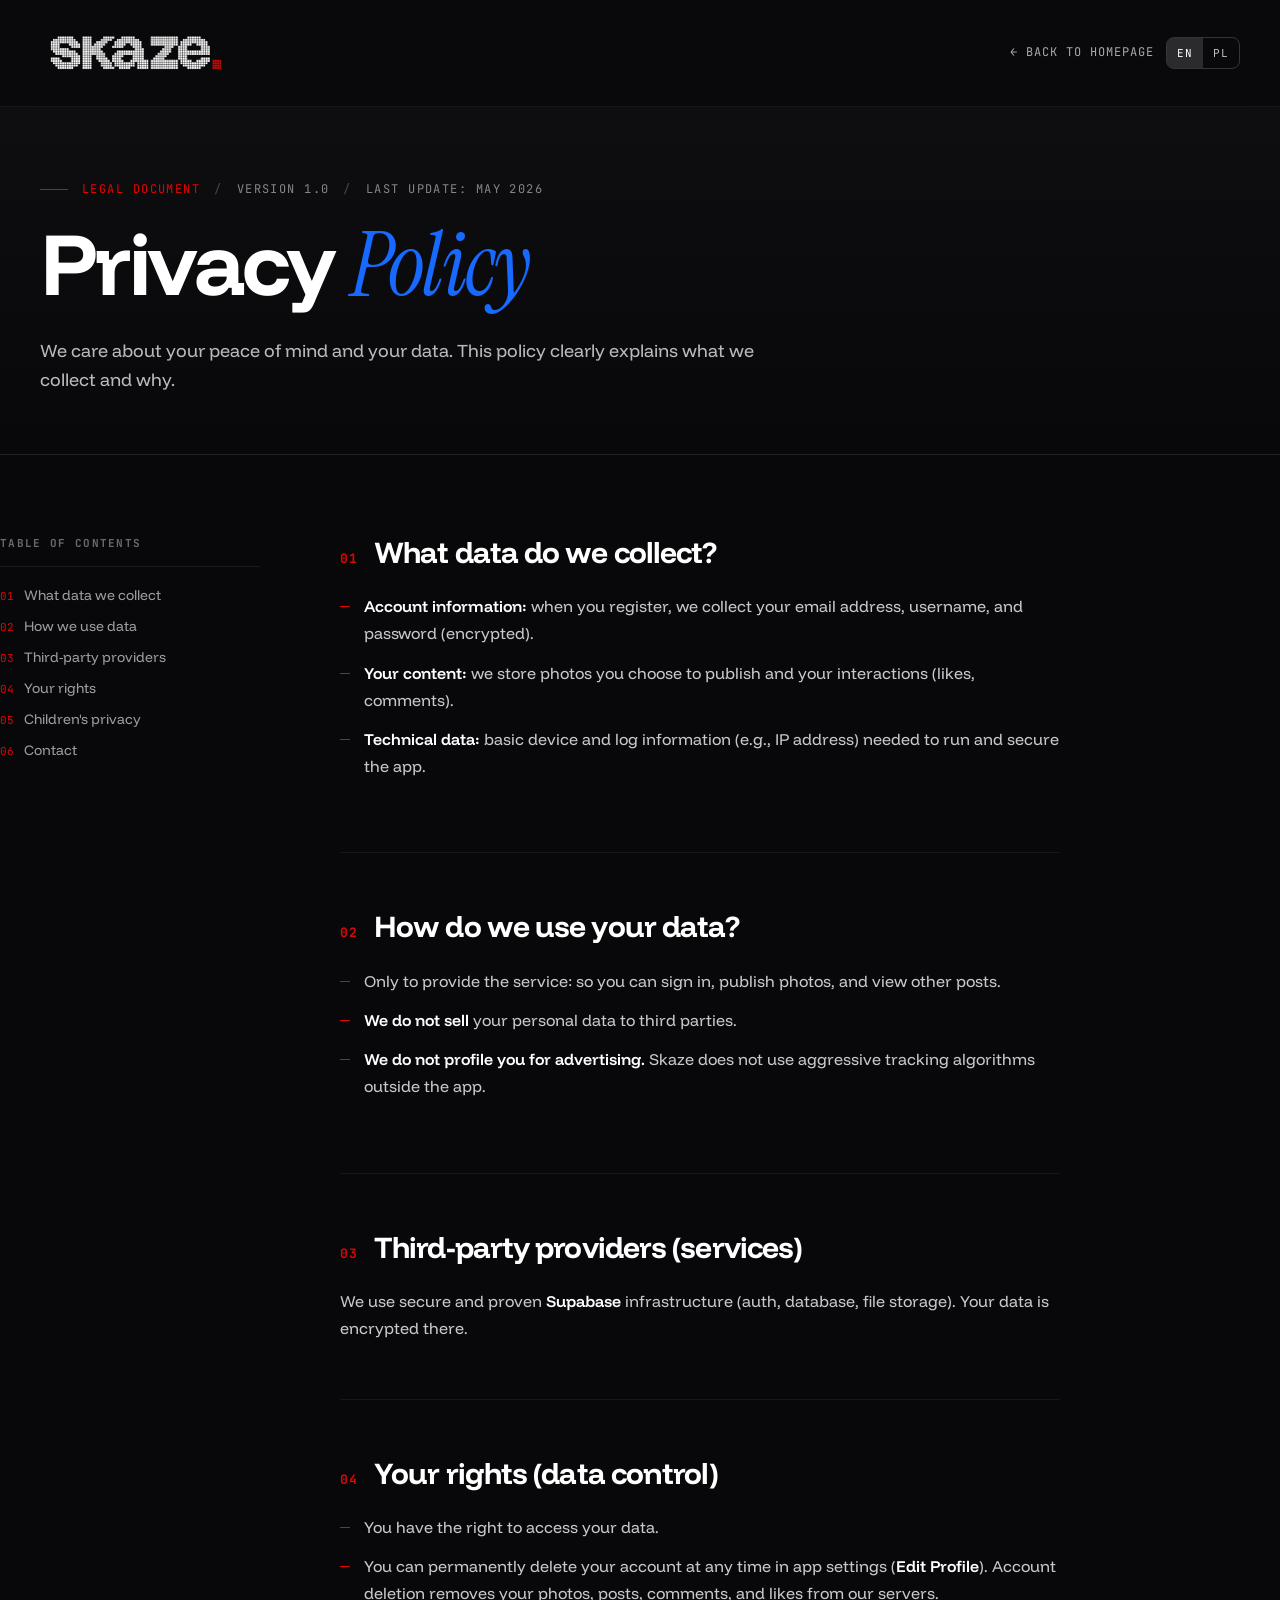
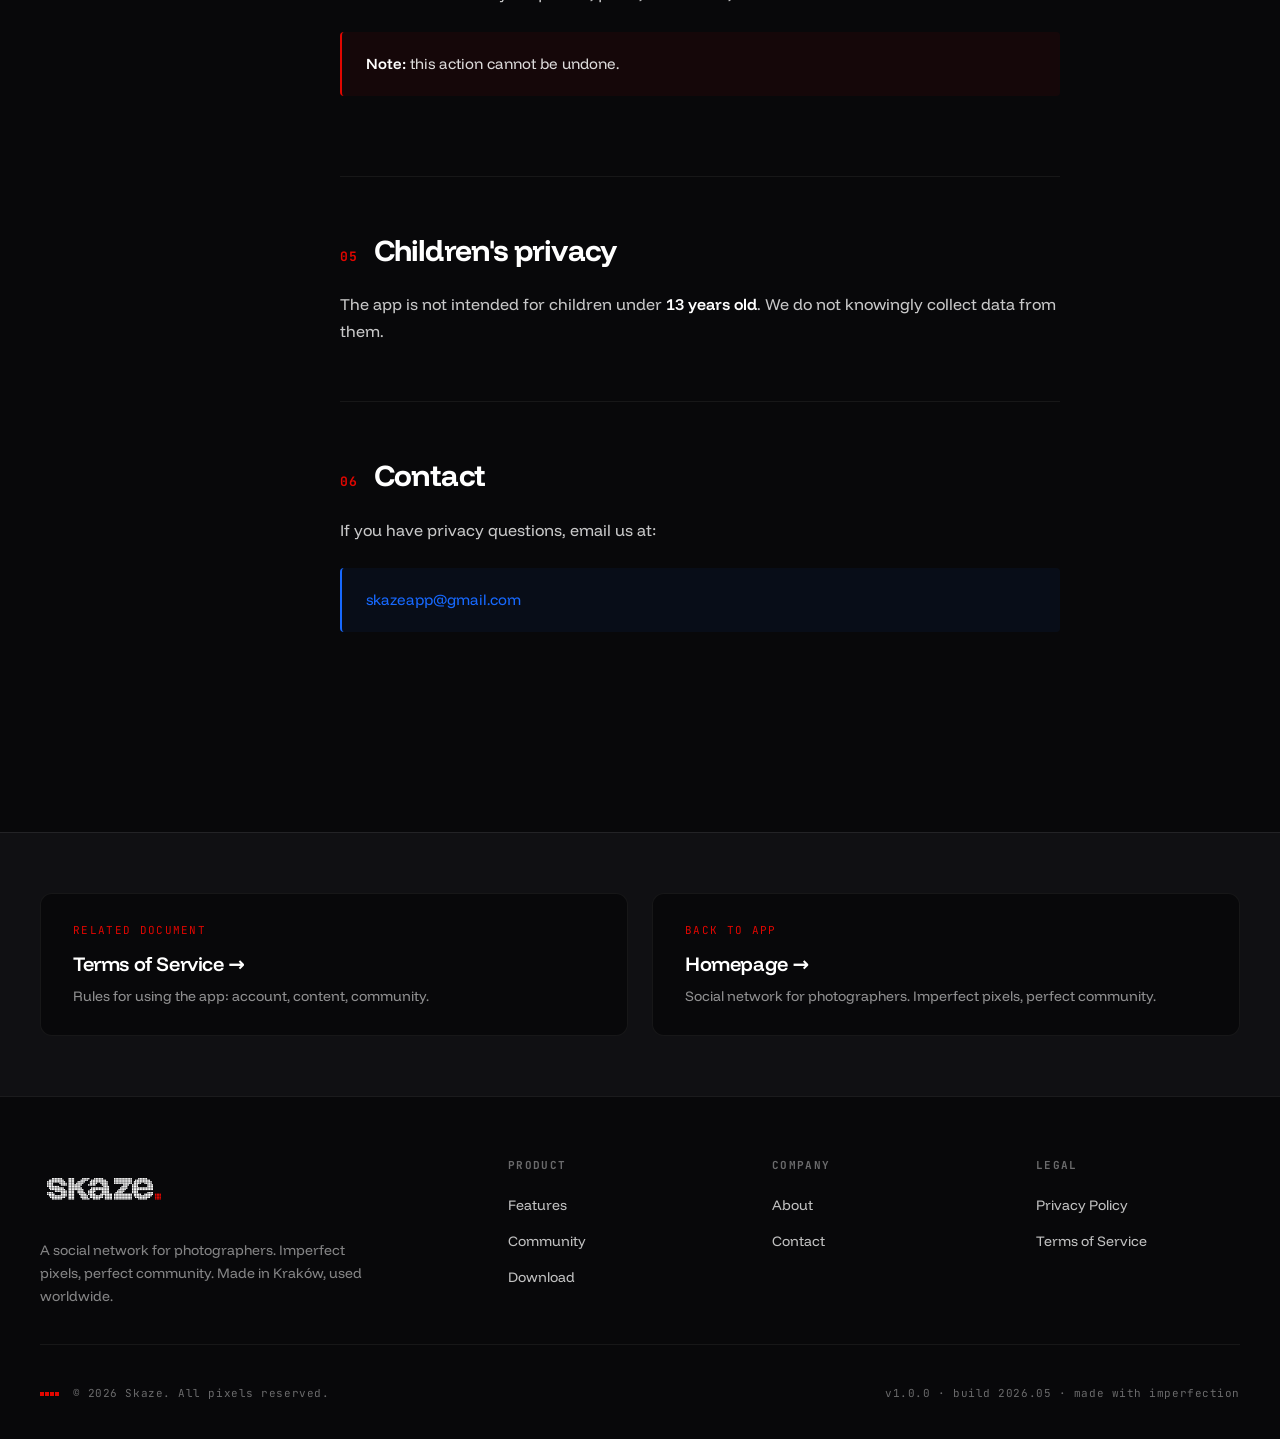
==== commit 867e76b8: "Add EN/PL language switch across pages" ====
--- a/privacy.html
+++ b/privacy.html
@@ -96,6 +96,30 @@
   .nav-back .arrow { transition: transform 0.2s; }
   .nav-back:hover .arrow { transform: translateX(-3px); }
 
+  .lang-switch {
+    display: inline-flex;
+    align-items: center;
+    border: 1px solid rgba(255, 255, 255, 0.18);
+    border-radius: 8px;
+    overflow: hidden;
+    margin-left: 12px;
+  }
+  .lang-btn {
+    background: transparent;
+    color: rgba(255, 255, 255, 0.75);
+    border: 0;
+    font-family: var(--font-mono);
+    font-size: 11px;
+    letter-spacing: 0.1em;
+    text-transform: uppercase;
+    padding: 8px 10px;
+    cursor: pointer;
+  }
+  .lang-btn.active {
+    background: rgba(255, 255, 255, 0.14);
+    color: var(--white);
+  }
+
   /* ============ DOC HEADER ============ */
   .doc-header {
     padding: 180px 0 60px;
@@ -365,9 +389,15 @@
       <img src="logo.png" alt="Skaze" onerror="this.style.display='none';this.nextElementSibling.style.display='inline-flex'" />
       <span class="logo-text" style="display:none">Skaze<span class="dot" aria-hidden="true"></span></span>
     </a>
-    <a href="index.html" class="nav-back">
-      <span class="arrow">←</span> Wróć do strony głównej
-    </a>
+    <div style="display:flex;align-items:center;">
+      <a href="index.html" class="nav-back">
+        <span class="arrow">←</span> <span class="nav-back-text">Wróć do strony głównej</span>
+      </a>
+      <div class="lang-switch" aria-label="Language switch">
+        <button class="lang-btn active" type="button" data-lang="en">EN</button>
+        <button class="lang-btn" type="button" data-lang="pl">PL</button>
+      </div>
+    </div>
   </div>
 </nav>
 
@@ -518,5 +548,186 @@
   </div>
 </footer>
 
+
+<script>
+  const i18n = {
+    en: {
+      htmlLang: 'en',
+      title: 'Privacy Policy — Skaze',
+      description: 'Privacy policy for the Skaze app. What we collect, why, and how we protect your data.',
+      navBack: 'Back to homepage',
+      metaLabel: 'Legal document',
+      version: 'Version 1.0',
+      updated: 'Last update: May 2026',
+      h1: 'Privacy <span class="serif">Policy</span>',
+      intro: 'We care about your peace of mind and your data. This policy clearly explains what we collect and why.',
+      tocLabel: 'Table of contents',
+      toc1: 'What data we collect',
+      toc2: 'How we use data',
+      toc3: 'Third-party providers',
+      toc4: 'Your rights',
+      toc5: "Children's privacy",
+      toc6: 'Contact',
+      s1: 'What data do we collect?',
+      s1l1: '<strong>Account information:</strong> when you register, we collect your email address, username, and password (encrypted).',
+      s1l2: '<strong>Your content:</strong> we store photos you choose to publish and your interactions (likes, comments).',
+      s1l3: '<strong>Technical data:</strong> basic device and log information (e.g., IP address) needed to run and secure the app.',
+      s2: 'How do we use your data?',
+      s2l1: 'Only to provide the service: so you can sign in, publish photos, and view other posts.',
+      s2l2: '<strong>We do not sell</strong> your personal data to third parties.',
+      s2l3: '<strong>We do not profile you for advertising.</strong> Skaze does not use aggressive tracking algorithms outside the app.',
+      s3: 'Third-party providers (services)',
+      s3p: 'We use secure and proven <strong>Supabase</strong> infrastructure (auth, database, file storage). Your data is encrypted there.',
+      s4: 'Your rights (data control)',
+      s4l1: 'You have the right to access your data.',
+      s4l2: 'You can permanently delete your account at any time in app settings (<strong>Edit Profile</strong>). Account deletion removes your photos, posts, comments, and likes from our servers.',
+      s4c: '<strong>Note:</strong> this action cannot be undone.',
+      s5: "Children's privacy",
+      s5p: 'The app is not intended for children under <strong>13 years old</strong>. We do not knowingly collect data from them.',
+      s6: 'Contact',
+      s6p: 'If you have privacy questions, email us at:',
+      relTag: 'Related document',
+      relTitle: 'Terms of Service →',
+      relDesc: 'Rules for using the app: account, content, community.',
+      backTag: 'Back to app',
+      backTitle: 'Homepage →',
+      product: 'Product',
+      company: 'Company',
+      legal: 'Legal',
+      features: 'Features',
+      community: 'Community',
+      download: 'Download',
+      about: 'About',
+      contact: 'Contact',
+      privacy: 'Privacy Policy',
+      terms: 'Terms of Service'
+    },
+    pl: {
+      htmlLang: 'pl',
+      title: 'Polityka Prywatności — Skaze',
+      description: 'Polityka prywatności aplikacji Skaze. Co zbieramy, dlaczego, i jak chronimy Twoje dane.',
+      navBack: 'Wróć do strony głównej',
+      metaLabel: 'Dokument prawny',
+      version: 'Wersja 1.0',
+      updated: 'Ostatnia aktualizacja: maj 2026',
+      h1: 'Polityka <span class="serif">Prywatności</span>',
+      intro: 'Dbamy o Twój spokój i Twoje dane. Ta polityka wyjaśnia prosto, co zbieramy i dlaczego.',
+      tocLabel: 'Spis treści',
+      toc1: 'Jakie dane zbieramy',
+      toc2: 'Jak wykorzystujemy dane',
+      toc3: 'Zewnętrzni dostawcy',
+      toc4: 'Twoje prawa',
+      toc5: 'Ochrona dzieci',
+      toc6: 'Kontakt',
+      s1: 'Jakie dane zbieramy?',
+      s1l1: '<strong>Informacje o koncie:</strong> kiedy się rejestrujesz, zbieramy Twój adres e-mail, nazwę użytkownika oraz hasło (w formie zaszyfrowanej).',
+      s1l2: '<strong>Twoje treści:</strong> przechowujemy zdjęcia, które decydujesz się opublikować, oraz Twoje interakcje (lajki, komentarze).',
+      s1l3: '<strong>Dane techniczne:</strong> podstawowe informacje o urządzeniu i logach (np. adres IP), które są niezbędne do prawidłowego i bezpiecznego działania aplikacji (np. zapobiegania atakom).',
+      s2: 'Jak wykorzystujemy Twoje dane?',
+      s2l1: 'Wyłącznie w celu świadczenia usługi: abyś mógł się logować, publikować zdjęcia i wyświetlać posty innych.',
+      s2l2: '<strong>Nie sprzedajemy</strong> Twoich danych osobowych firmom trzecim.',
+      s2l3: '<strong>Nie profilujemy Cię w celach reklamowych.</strong> Skaze nie używa agresywnych algorytmów śledzących Twoje zachowanie poza aplikacją.',
+      s3: 'Zewnętrzni dostawcy (usługi)',
+      s3p: 'Korzystamy z bezpiecznej i sprawdzonej infrastruktury <strong>Supabase</strong> (autoryzacja, baza danych, przechowywanie plików). Twoje dane są tam bezpiecznie szyfrowane.',
+      s4: 'Twoje prawa (kontrola nad danymi)',
+      s4l1: 'Masz pełne prawo wglądu w swoje dane.',
+      s4l2: 'W dowolnym momencie możesz trwale i całkowicie usunąć swoje konto z poziomu ustawień aplikacji (zakładka <strong>Edytuj Profil</strong>). Usunięcie konta natychmiast kasuje wszystkie Twoje zdjęcia, posty, komentarze i lajki z naszych serwerów.',
+      s4c: '<strong>Uwaga:</strong> po wykonaniu tej akcji nie ma możliwości odzyskania danych.',
+      s5: 'Ochrona dzieci',
+      s5p: 'Aplikacja nie jest przeznaczona dla dzieci poniżej <strong>13 roku życia</strong>. Nie zbieramy świadomie danych od takich osób.',
+      s6: 'Kontakt',
+      s6p: 'W razie pytań dotyczących Twojej prywatności napisz do nas na:',
+      relTag: 'Powiązany dokument',
+      relTitle: 'Regulamin →',
+      relDesc: 'Zasady korzystania z aplikacji: konto, treści, społeczność.',
+      backTag: 'Wróć do aplikacji',
+      backTitle: 'Strona główna →',
+      product: 'Product',
+      company: 'Company',
+      legal: 'Legal',
+      features: 'Features',
+      community: 'Community',
+      download: 'Download',
+      about: 'About',
+      contact: 'Contact',
+      privacy: 'Polityka Prywatności',
+      terms: 'Regulamin'
+    }
+  };
+
+  const setHtml = (selector, value) => {
+    const el = document.querySelector(selector);
+    if (el && typeof value === 'string') el.innerHTML = value;
+  };
+
+  const applyLanguage = (lang) => {
+    const t = i18n[lang] || i18n.en;
+    document.documentElement.lang = t.htmlLang;
+    document.title = t.title;
+    const meta = document.querySelector('meta[name="description"]');
+    if (meta) meta.setAttribute('content', t.description);
+
+    setHtml('.nav-back-text', t.navBack);
+    setHtml('.doc-meta span:nth-child(1)', t.metaLabel);
+    setHtml('.doc-meta span:nth-child(3)', t.version);
+    setHtml('.doc-meta span:nth-child(5)', t.updated);
+    setHtml('.doc-title', t.h1);
+    setHtml('.doc-intro', t.intro);
+    setHtml('.doc-toc h4', t.tocLabel);
+    setHtml('.doc-toc li:nth-child(1) a span:nth-child(2)', t.toc1);
+    setHtml('.doc-toc li:nth-child(2) a span:nth-child(2)', t.toc2);
+    setHtml('.doc-toc li:nth-child(3) a span:nth-child(2)', t.toc3);
+    setHtml('.doc-toc li:nth-child(4) a span:nth-child(2)', t.toc4);
+    setHtml('.doc-toc li:nth-child(5) a span:nth-child(2)', t.toc5);
+    setHtml('.doc-toc li:nth-child(6) a span:nth-child(2)', t.toc6);
+
+    setHtml('#what h2', '<span class="num">01</span> ' + t.s1);
+    setHtml('#what li:nth-child(1)', t.s1l1);
+    setHtml('#what li:nth-child(2)', t.s1l2);
+    setHtml('#what li:nth-child(3)', t.s1l3);
+    setHtml('#how h2', '<span class="num">02</span> ' + t.s2);
+    setHtml('#how li:nth-child(1)', t.s2l1);
+    setHtml('#how li:nth-child(2)', t.s2l2);
+    setHtml('#how li:nth-child(3)', t.s2l3);
+    setHtml('#providers h2', '<span class="num">03</span> ' + t.s3);
+    setHtml('#providers p', t.s3p);
+    setHtml('#rights h2', '<span class="num">04</span> ' + t.s4);
+    setHtml('#rights li:nth-child(1)', t.s4l1);
+    setHtml('#rights li:nth-child(2)', t.s4l2);
+    setHtml('#rights .callout', t.s4c);
+    setHtml('#children h2', '<span class="num">05</span> ' + t.s5);
+    setHtml('#children p', t.s5p);
+    setHtml('#contact h2', '<span class="num">06</span> ' + t.s6);
+    setHtml('#contact p', t.s6p);
+
+    setHtml('.doc-cross-card:nth-child(1) .tag', t.relTag);
+    setHtml('.doc-cross-card:nth-child(1) h3', t.relTitle);
+    setHtml('.doc-cross-card:nth-child(1) p', t.relDesc);
+    setHtml('.doc-cross-card:nth-child(2) .tag', t.backTag);
+    setHtml('.doc-cross-card:nth-child(2) h3', t.backTitle);
+
+    setHtml('.footer-col:nth-child(2) h4', t.product);
+    setHtml('.footer-col:nth-child(3) h4', t.company);
+    setHtml('.footer-col:nth-child(4) h4', t.legal);
+    setHtml('.footer-col:nth-child(2) li:nth-child(1) a', t.features);
+    setHtml('.footer-col:nth-child(2) li:nth-child(2) a', t.community);
+    setHtml('.footer-col:nth-child(2) li:nth-child(3) a', t.download);
+    setHtml('.footer-col:nth-child(3) li:nth-child(1) a', t.about);
+    setHtml('.footer-col:nth-child(3) li:nth-child(2) a', t.contact);
+    setHtml('.footer-col:nth-child(4) li:nth-child(1) a', t.privacy);
+    setHtml('.footer-col:nth-child(4) li:nth-child(2) a', t.terms);
+
+    document.querySelectorAll('.lang-btn').forEach(btn => {
+      btn.classList.toggle('active', btn.dataset.lang === lang);
+    });
+  };
+
+  document.querySelectorAll('.lang-btn').forEach(btn => {
+    btn.addEventListener('click', () => applyLanguage(btn.dataset.lang));
+  });
+
+  applyLanguage('en');
+</script>
+
 </body>
 </html>
